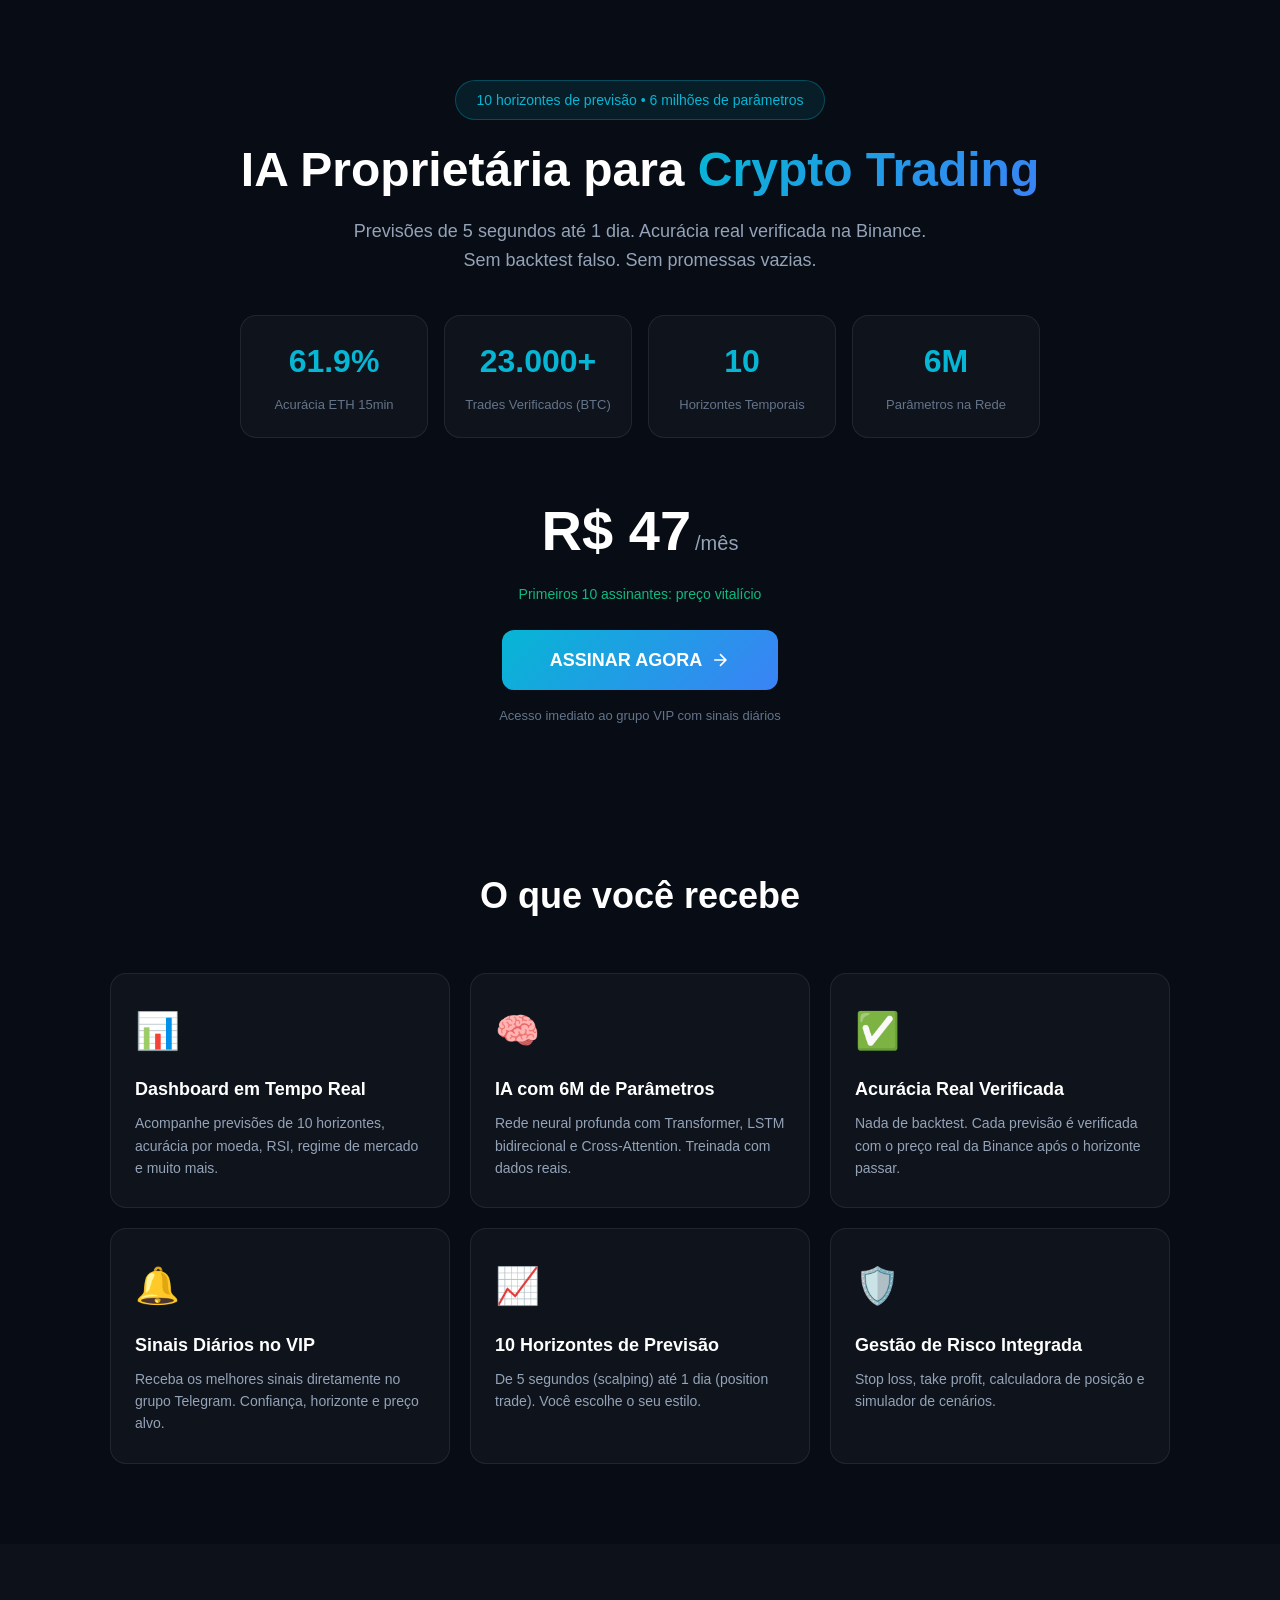
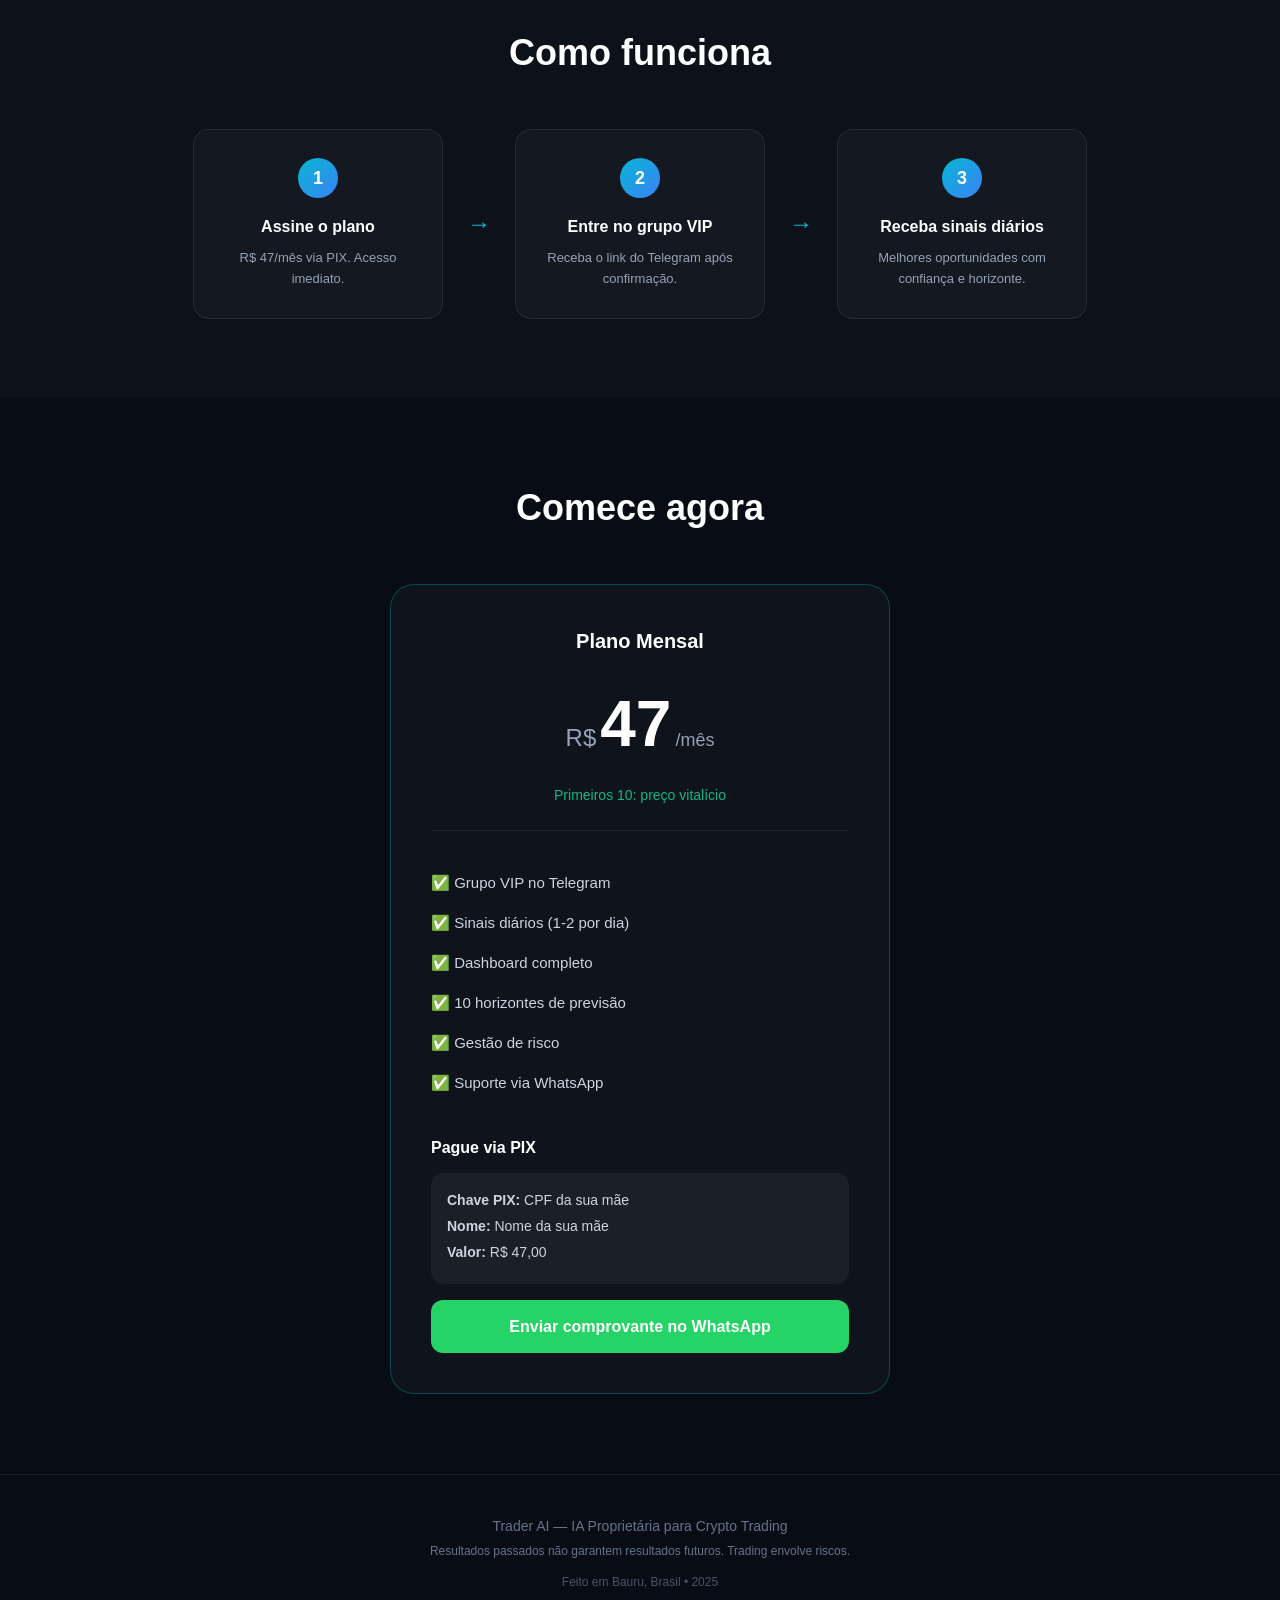
==== index.html @ 5c0bccca "Landing page" ====
<!DOCTYPE html>
<html lang="pt-BR">
<head>
    <meta charset="UTF-8">
    <meta name="viewport" content="width=device-width, initial-scale=1.0">
    <title>Trader AI — IA Proprietária para Crypto Trading</title>
    <link rel="stylesheet" href="style.css">
    <link rel="icon" href="data:image/svg+xml,<svg xmlns='http://www.w3.org/2000/svg' viewBox='0 0 100 100'><text y='.9em' font-size='90'>💀</text></svg>">
</head>
<body>
    <!-- Hero Section -->
    <header class="hero">
        <div class="container">
            <div class="hero-content">
                <div class="badge">10 horizontes de previsão • 6 milhões de parâmetros</div>
                <h1>IA Proprietária para <span class="gradient-text">Crypto Trading</span></h1>
                <p class="hero-subtitle">
                    Previsões de 5 segundos até 1 dia. Acurácia real verificada na Binance.
                    Sem backtest falso. Sem promessas vazias.
                </p>
                
                <!-- Métricas -->
                <div class="metrics">
                    <div class="metric">
                        <span class="metric-value">61.9%</span>
                        <span class="metric-label">Acurácia ETH 15min</span>
                    </div>
                    <div class="metric">
                        <span class="metric-value">23.000+</span>
                        <span class="metric-label">Trades Verificados (BTC)</span>
                    </div>
                    <div class="metric">
                        <span class="metric-value">10</span>
                        <span class="metric-label">Horizontes Temporais</span>
                    </div>
                    <div class="metric">
                        <span class="metric-value">6M</span>
                        <span class="metric-label">Parâmetros na Rede</span>
                    </div>
                </div>

                <!-- Preço -->
                <div class="price-section">
                    <div class="price-box">
                        <span class="price">R$ 47</span>
                        <span class="price-period">/mês</span>
                    </div>
                    <p class="price-sub">Primeiros 10 assinantes: preço vitalício</p>
                </div>

                <!-- CTA -->
                <a href="#pagar" class="cta-button">
                    ASSINAR AGORA
                    <svg width="20" height="20" viewBox="0 0 24 24" fill="none" stroke="currentColor" stroke-width="2">
                        <path d="M5 12h14M12 5l7 7-7 7"/>
                    </svg>
                </a>

                <p class="hero-note">Acesso imediato ao grupo VIP com sinais diários</p>
            </div>
        </div>
    </header>

    <!-- Features -->
    <section class="features">
        <div class="container">
            <h2>O que você recebe</h2>
            <div class="features-grid">
                <div class="feature-card">
                    <div class="feature-icon">📊</div>
                    <h3>Dashboard em Tempo Real</h3>
                    <p>Acompanhe previsões de 10 horizontes, acurácia por moeda, RSI, regime de mercado e muito mais.</p>
                </div>
                <div class="feature-card">
                    <div class="feature-icon">🧠</div>
                    <h3>IA com 6M de Parâmetros</h3>
                    <p>Rede neural profunda com Transformer, LSTM bidirecional e Cross-Attention. Treinada com dados reais.</p>
                </div>
                <div class="feature-card">
                    <div class="feature-icon">✅</div>
                    <h3>Acurácia Real Verificada</h3>
                    <p>Nada de backtest. Cada previsão é verificada com o preço real da Binance após o horizonte passar.</p>
                </div>
                <div class="feature-card">
                    <div class="feature-icon">🔔</div>
                    <h3>Sinais Diários no VIP</h3>
                    <p>Receba os melhores sinais diretamente no grupo Telegram. Confiança, horizonte e preço alvo.</p>
                </div>
                <div class="feature-card">
                    <div class="feature-icon">📈</div>
                    <h3>10 Horizontes de Previsão</h3>
                    <p>De 5 segundos (scalping) até 1 dia (position trade). Você escolhe o seu estilo.</p>
                </div>
                <div class="feature-card">
                    <div class="feature-icon">🛡️</div>
                    <h3>Gestão de Risco Integrada</h3>
                    <p>Stop loss, take profit, calculadora de posição e simulador de cenários.</p>
                </div>
            </div>
        </div>
    </section>

    <!-- Como Funciona -->
    <section class="how-it-works">
        <div class="container">
            <h2>Como funciona</h2>
            <div class="steps">
                <div class="step">
                    <div class="step-number">1</div>
                    <h3>Assine o plano</h3>
                    <p>R$ 47/mês via PIX. Acesso imediato.</p>
                </div>
                <div class="step-arrow">→</div>
                <div class="step">
                    <div class="step-number">2</div>
                    <h3>Entre no grupo VIP</h3>
                    <p>Receba o link do Telegram após confirmação.</p>
                </div>
                <div class="step-arrow">→</div>
                <div class="step">
                    <div class="step-number">3</div>
                    <h3>Receba sinais diários</h3>
                    <p>Melhores oportunidades com confiança e horizonte.</p>
                </div>
            </div>
        </div>
    </section>

    <!-- Preço -->
    <section class="pricing" id="pagar">
        <div class="container">
            <h2>Comece agora</h2>
            <div class="pricing-card">
                <div class="pricing-header">
                    <h3>Plano Mensal</h3>
                    <div class="pricing-price">
                        <span class="pricing-currency">R$</span>
                        <span class="pricing-value">47</span>
                        <span class="pricing-period">/mês</span>
                    </div>
                    <p class="pricing-note">Primeiros 10: preço vitalício</p>
                </div>
                <div class="pricing-features">
                    <ul>
                        <li>✅ Grupo VIP no Telegram</li>
                        <li>✅ Sinais diários (1-2 por dia)</li>
                        <li>✅ Dashboard completo</li>
                        <li>✅ 10 horizontes de previsão</li>
                        <li>✅ Gestão de risco</li>
                        <li>✅ Suporte via WhatsApp</li>
                    </ul>
                </div>
                <div class="pricing-payment">
                    <h4>Pague via PIX</h4>
                    <div class="pix-info">
                        <p><strong>Chave PIX:</strong> CPF da sua mãe</p>
                        <p><strong>Nome:</strong> Nome da sua mãe</p>
                        <p><strong>Valor:</strong> R$ 47,00</p>
                    </div>
                    <a href="https://wa.me/SEU-NUMERO" class="whatsapp-button" target="_blank">
                        Enviar comprovante no WhatsApp
                    </a>
                </div>
            </div>
        </div>
    </section>

    <!-- Footer -->
    <footer>
        <div class="container">
            <p>Trader AI — IA Proprietária para Crypto Trading</p>
            <p class="footer-note">Resultados passados não garantem resultados futuros. Trading envolve riscos.</p>
            <p class="footer-credit">Feito em Bauru, Brasil • 2025</p>
        </div>
    </footer>
</body>
</html>
---- style.css ----
/* ============================================ */
/* TRADER AI - LANDING PAGE                     */
/* ============================================ */

* {
    margin: 0;
    padding: 0;
    box-sizing: border-box;
}

body {
    font-family: -apple-system, BlinkMacSystemFont, 'Segoe UI', Roboto, sans-serif;
    background: #080c14;
    color: #e0e0e0;
    line-height: 1.6;
}

.container {
    max-width: 1100px;
    margin: 0 auto;
    padding: 0 20px;
}

/* ============================================ */
/* HERO                                         */
/* ============================================ */

.hero {
    padding: 80px 0 60px;
    text-align: center;
}

.hero-content {
    max-width: 800px;
    margin: 0 auto;
}

.badge {
    display: inline-block;
    padding: 8px 20px;
    background: rgba(6, 182, 212, 0.1);
    border: 1px solid rgba(6, 182, 212, 0.3);
    border-radius: 50px;
    font-size: 14px;
    color: #06b6d4;
    margin-bottom: 24px;
}

h1 {
    font-size: 48px;
    font-weight: 800;
    line-height: 1.1;
    margin-bottom: 20px;
    color: #ffffff;
}

.gradient-text {
    background: linear-gradient(135deg, #06b6d4, #3b82f6);
    -webkit-background-clip: text;
    -webkit-text-fill-color: transparent;
    background-clip: text;
}

.hero-subtitle {
    font-size: 18px;
    color: #94a3b8;
    max-width: 600px;
    margin: 0 auto 40px;
}

/* Métricas */
.metrics {
    display: grid;
    grid-template-columns: repeat(4, 1fr);
    gap: 16px;
    margin-bottom: 48px;
}

.metric {
    background: rgba(255, 255, 255, 0.03);
    border: 1px solid rgba(255, 255, 255, 0.08);
    border-radius: 16px;
    padding: 20px 16px;
    text-align: center;
}

.metric-value {
    display: block;
    font-size: 32px;
    font-weight: 800;
    color: #06b6d4;
    margin-bottom: 4px;
}

.metric-label {
    font-size: 13px;
    color: #64748b;
}

/* Preço */
.price-section {
    margin-bottom: 24px;
}

.price-box {
    display: inline-flex;
    align-items: baseline;
    gap: 4px;
}

.price {
    font-size: 56px;
    font-weight: 800;
    color: #ffffff;
}

.price-period {
    font-size: 20px;
    color: #94a3b8;
}

.price-sub {
    font-size: 14px;
    color: #10b981;
    margin-top: 8px;
}

/* CTA Button */
.cta-button {
    display: inline-flex;
    align-items: center;
    gap: 8px;
    padding: 16px 48px;
    background: linear-gradient(135deg, #06b6d4, #3b82f6);
    color: #ffffff;
    text-decoration: none;
    border-radius: 12px;
    font-size: 18px;
    font-weight: 700;
    transition: transform 0.2s, box-shadow 0.2s;
}

.cta-button:hover {
    transform: translateY(-2px);
    box-shadow: 0 8px 32px rgba(6, 182, 212, 0.3);
}

.hero-note {
    font-size: 13px;
    color: #64748b;
    margin-top: 16px;
}

/* ============================================ */
/* FEATURES                                     */
/* ============================================ */

.features {
    padding: 80px 0;
}

.features h2 {
    text-align: center;
    font-size: 36px;
    margin-bottom: 48px;
    color: #ffffff;
}

.features-grid {
    display: grid;
    grid-template-columns: repeat(3, 1fr);
    gap: 20px;
}

.feature-card {
    background: rgba(255, 255, 255, 0.03);
    border: 1px solid rgba(255, 255, 255, 0.08);
    border-radius: 16px;
    padding: 28px 24px;
    transition: border-color 0.3s;
}

.feature-card:hover {
    border-color: rgba(6, 182, 212, 0.3);
}

.feature-icon {
    font-size: 36px;
    margin-bottom: 16px;
}

.feature-card h3 {
    font-size: 18px;
    color: #ffffff;
    margin-bottom: 8px;
}

.feature-card p {
    font-size: 14px;
    color: #94a3b8;
}

/* ============================================ */
/* HOW IT WORKS                                 */
/* ============================================ */

.how-it-works {
    padding: 80px 0;
    background: rgba(255, 255, 255, 0.02);
}

.how-it-works h2 {
    text-align: center;
    font-size: 36px;
    margin-bottom: 48px;
    color: #ffffff;
}

.steps {
    display: flex;
    align-items: center;
    justify-content: center;
    gap: 24px;
}

.step {
    background: rgba(255, 255, 255, 0.03);
    border: 1px solid rgba(255, 255, 255, 0.08);
    border-radius: 16px;
    padding: 28px 24px;
    text-align: center;
    flex: 1;
    max-width: 250px;
}

.step-number {
    width: 40px;
    height: 40px;
    background: linear-gradient(135deg, #06b6d4, #3b82f6);
    border-radius: 50%;
    display: flex;
    align-items: center;
    justify-content: center;
    font-size: 18px;
    font-weight: 700;
    color: #ffffff;
    margin: 0 auto 16px;
}

.step h3 {
    font-size: 16px;
    color: #ffffff;
    margin-bottom: 8px;
}

.step p {
    font-size: 13px;
    color: #94a3b8;
}

.step-arrow {
    font-size: 24px;
    color: #06b6d4;
    font-weight: 700;
}

/* ============================================ */
/* PRICING                                      */
/* ============================================ */

.pricing {
    padding: 80px 0;
}

.pricing h2 {
    text-align: center;
    font-size: 36px;
    margin-bottom: 48px;
    color: #ffffff;
}

.pricing-card {
    max-width: 500px;
    margin: 0 auto;
    background: rgba(255, 255, 255, 0.03);
    border: 1px solid rgba(6, 182, 212, 0.3);
    border-radius: 24px;
    padding: 40px;
}

.pricing-header {
    text-align: center;
    margin-bottom: 32px;
    padding-bottom: 24px;
    border-bottom: 1px solid rgba(255, 255, 255, 0.08);
}

.pricing-header h3 {
    font-size: 20px;
    color: #ffffff;
    margin-bottom: 16px;
}

.pricing-price {
    display: flex;
    align-items: baseline;
    justify-content: center;
    gap: 4px;
}

.pricing-currency {
    font-size: 24px;
    color: #94a3b8;
}

.pricing-value {
    font-size: 64px;
    font-weight: 800;
    color: #ffffff;
}

.pricing-period {
    font-size: 18px;
    color: #94a3b8;
}

.pricing-note {
    font-size: 14px;
    color: #10b981;
    margin-top: 8px;
}

.pricing-features ul {
    list-style: none;
    margin-bottom: 32px;
}

.pricing-features li {
    padding: 8px 0;
    font-size: 15px;
    color: #cbd5e1;
}

.pricing-payment h4 {
    font-size: 16px;
    color: #ffffff;
    margin-bottom: 12px;
}

.pix-info {
    background: rgba(255, 255, 255, 0.05);
    border-radius: 12px;
    padding: 16px;
    margin-bottom: 16px;
}

.pix-info p {
    font-size: 14px;
    color: #cbd5e1;
    margin-bottom: 4px;
}

.whatsapp-button {
    display: block;
    text-align: center;
    padding: 14px;
    background: #25D366;
    color: #ffffff;
    text-decoration: none;
    border-radius: 12px;
    font-size: 16px;
    font-weight: 600;
    transition: background 0.2s;
}

.whatsapp-button:hover {
    background: #20bd5a;
}

/* ============================================ */
/* FOOTER                                       */
/* ============================================ */

footer {
    padding: 40px 0;
    text-align: center;
    border-top: 1px solid rgba(255, 255, 255, 0.08);
}

footer p {
    font-size: 14px;
    color: #64748b;
    margin-bottom: 4px;
}

.footer-note {
    font-size: 12px;
}

.footer-credit {
    font-size: 12px;
    margin-top: 12px;
    color: #475569;
}

/* ============================================ */
/* RESPONSIVE                                   */
/* ============================================ */

@media (max-width: 768px) {
    h1 {
        font-size: 32px;
    }
    
    .metrics {
        grid-template-columns: repeat(2, 1fr);
    }
    
    .features-grid {
        grid-template-columns: 1fr;
    }
    
    .steps {
        flex-direction: column;
    }
    
    .step {
        max-width: 100%;
    }
    
    .step-arrow {
        transform: rotate(90deg);
    }
    
    .pricing-card {
        padding: 24px;
    }
    
    .pricing-value {
        font-size: 48px;
    }
}
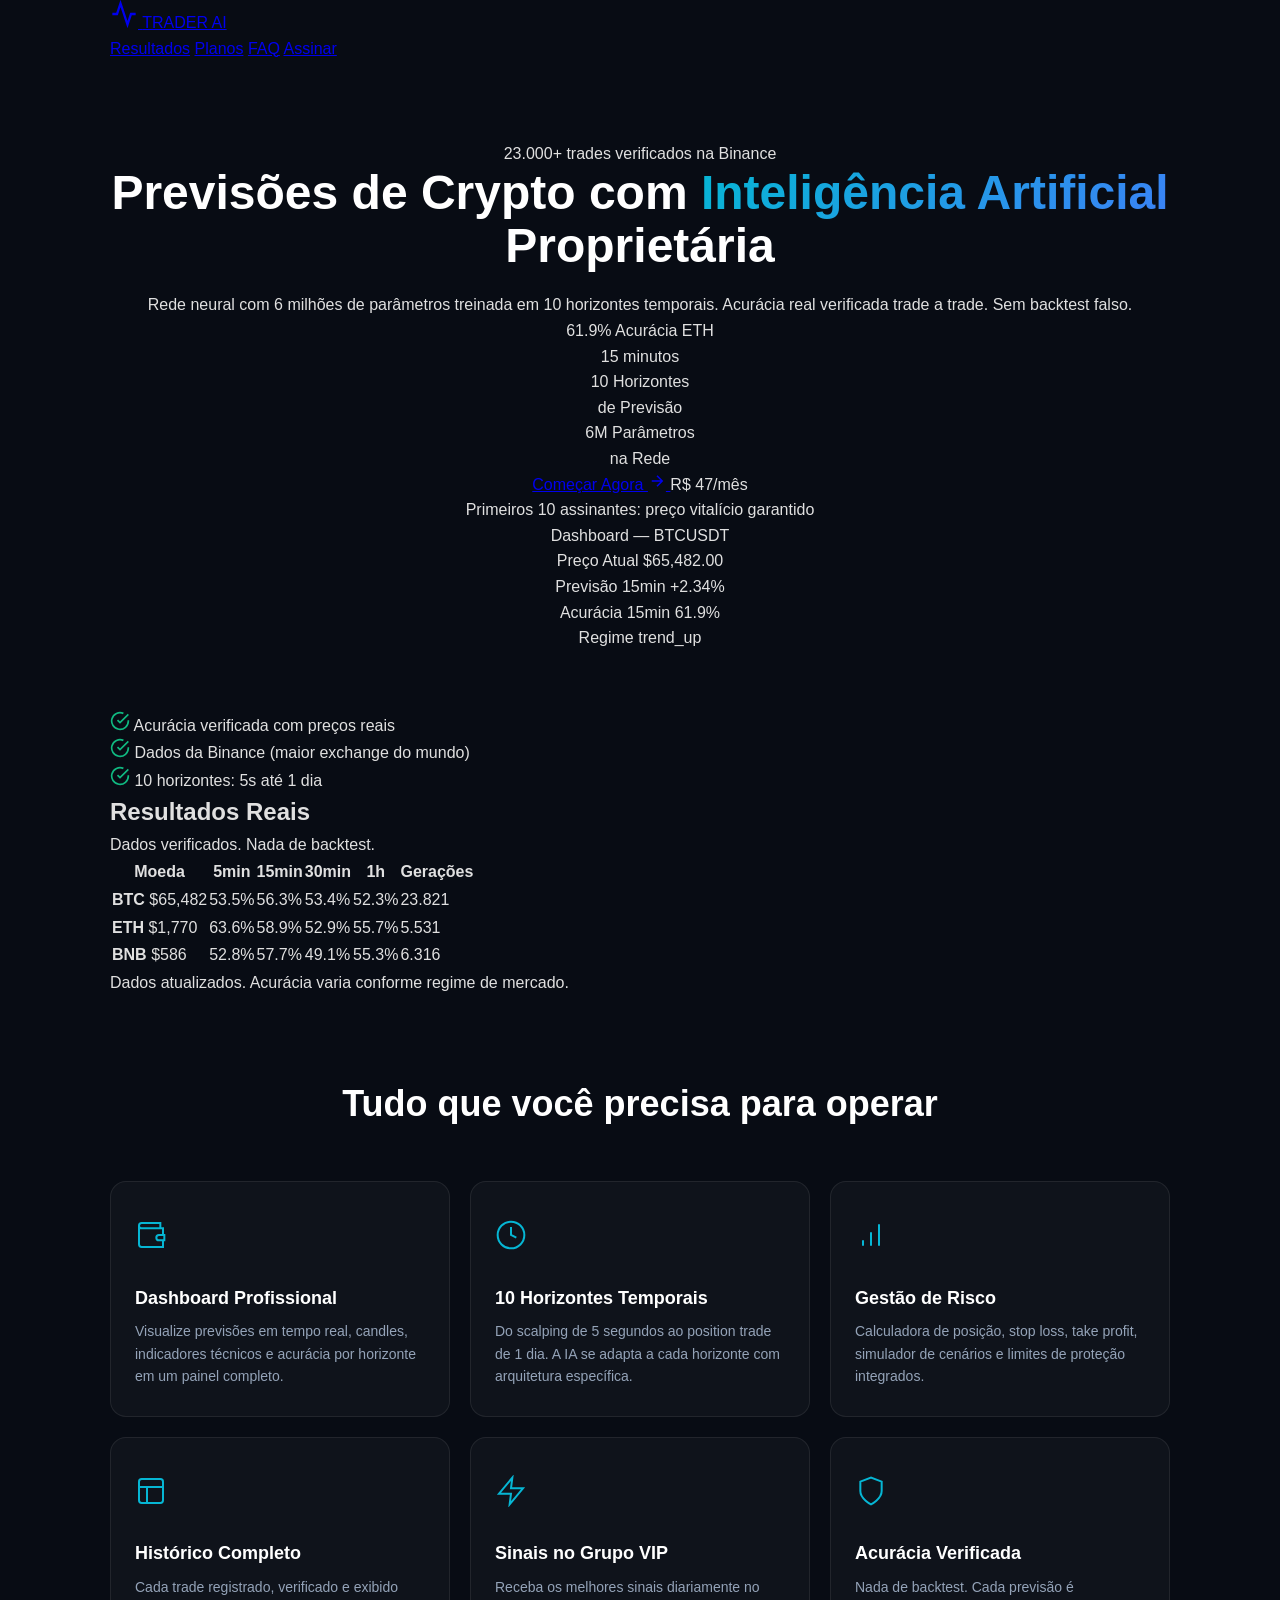
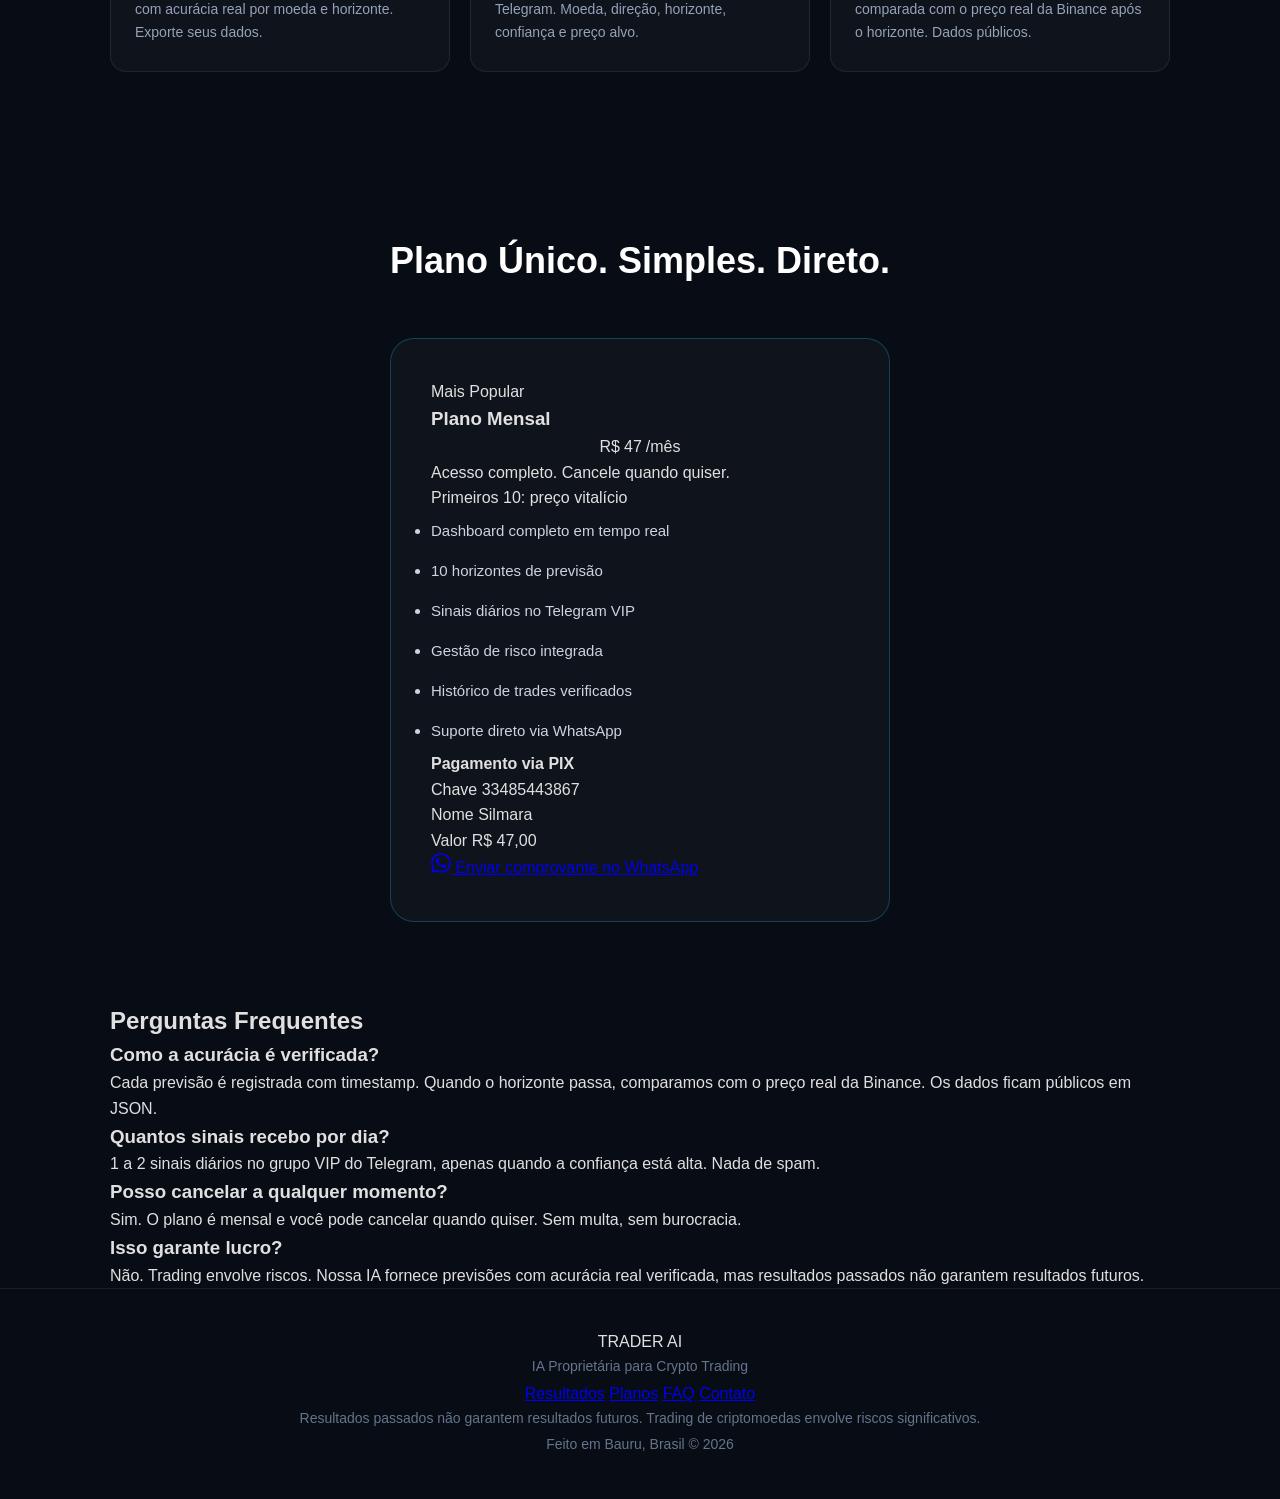
==== commit 970af147: "Landing page finalizada - dados de pagamento" ====
--- a/index.html
+++ b/index.html
@@ -3,161 +3,282 @@
 <head>
     <meta charset="UTF-8">
     <meta name="viewport" content="width=device-width, initial-scale=1.0">
-    <title>Trader AI — IA Proprietária para Crypto Trading</title>
+    <title>Trader AI — Previsões de Crypto com IA Proprietária | 61.9% Acurácia Real</title>
+    <meta name="description" content="IA com 6 milhões de parâmetros prevê criptomoedas em 10 horizontes temporais. Acurácia real verificada na Binance. Dashboard profissional. Sinais diários.">
     <link rel="stylesheet" href="style.css">
-    <link rel="icon" href="data:image/svg+xml,<svg xmlns='http://www.w3.org/2000/svg' viewBox='0 0 100 100'><text y='.9em' font-size='90'>💀</text></svg>">
+    <link rel="icon" href="data:image/svg+xml,<svg xmlns='http://www.w3.org/2000/svg' viewBox='0 0 100 100'><text y='.9em' font-size='90'>📊</text></svg>">
 </head>
 <body>
-    <!-- Hero Section -->
-    <header class="hero">
-        <div class="container">
-            <div class="hero-content">
-                <div class="badge">10 horizontes de previsão • 6 milhões de parâmetros</div>
-                <h1>IA Proprietária para <span class="gradient-text">Crypto Trading</span></h1>
-                <p class="hero-subtitle">
-                    Previsões de 5 segundos até 1 dia. Acurácia real verificada na Binance.
-                    Sem backtest falso. Sem promessas vazias.
-                </p>
-                
-                <!-- Métricas -->
-                <div class="metrics">
-                    <div class="metric">
-                        <span class="metric-value">61.9%</span>
-                        <span class="metric-label">Acurácia ETH 15min</span>
-                    </div>
-                    <div class="metric">
-                        <span class="metric-value">23.000+</span>
-                        <span class="metric-label">Trades Verificados (BTC)</span>
-                    </div>
-                    <div class="metric">
-                        <span class="metric-value">10</span>
-                        <span class="metric-label">Horizontes Temporais</span>
-                    </div>
-                    <div class="metric">
-                        <span class="metric-value">6M</span>
-                        <span class="metric-label">Parâmetros na Rede</span>
-                    </div>
-                </div>
-
-                <!-- Preço -->
-                <div class="price-section">
-                    <div class="price-box">
-                        <span class="price">R$ 47</span>
-                        <span class="price-period">/mês</span>
-                    </div>
-                    <p class="price-sub">Primeiros 10 assinantes: preço vitalício</p>
-                </div>
-
-                <!-- CTA -->
-                <a href="#pagar" class="cta-button">
-                    ASSINAR AGORA
-                    <svg width="20" height="20" viewBox="0 0 24 24" fill="none" stroke="currentColor" stroke-width="2">
-                        <path d="M5 12h14M12 5l7 7-7 7"/>
-                    </svg>
-                </a>
-
-                <p class="hero-note">Acesso imediato ao grupo VIP com sinais diários</p>
-            </div>
-        </div>
-    </header>
+    <!-- Navbar -->
+    <nav class="navbar">
+        <div class="container nav-content">
+            <a href="#" class="logo">
+                <svg width="28" height="28" viewBox="0 0 24 24" fill="none" stroke="currentColor" stroke-width="2"><polyline points="22 12 18 12 15 21 9 3 6 12 2 12"/></svg>
+                <span>TRADER AI</span>
+            </a>
+            <div class="nav-links">
+                <a href="#resultados">Resultados</a>
+                <a href="#planos">Planos</a>
+                <a href="#faq">FAQ</a>
+                <a href="#pagar" class="nav-cta">Assinar</a>
+            </div>
+        </div>
+    </nav>
+
+    <!-- Hero -->
+    <section class="hero">
+        <div class="container">
+            <div class="hero-grid">
+                <div class="hero-text">
+                    <div class="hero-badge">
+                        <span class="pulse"></span>
+                        23.000+ trades verificados na Binance
+                    </div>
+                    <h1>
+                        Previsões de Crypto com
+                        <span class="gradient-text">Inteligência Artificial</span>
+                        Proprietária
+                    </h1>
+                    <p class="hero-desc">
+                        Rede neural com 6 milhões de parâmetros treinada em 10 horizontes temporais.
+                        Acurácia real verificada trade a trade. Sem backtest falso.
+                    </p>
+                    
+                    <!-- Métricas -->
+                    <div class="hero-metrics">
+                        <div class="hero-metric">
+                            <span class="hero-metric-value">61.9<span class="unit">%</span></span>
+                            <span class="hero-metric-label">Acurácia ETH<br>15 minutos</span>
+                        </div>
+                        <div class="hero-metric-divider"></div>
+                        <div class="hero-metric">
+                            <span class="hero-metric-value">10</span>
+                            <span class="hero-metric-label">Horizontes<br>de Previsão</span>
+                        </div>
+                        <div class="hero-metric-divider"></div>
+                        <div class="hero-metric">
+                            <span class="hero-metric-value">6M</span>
+                            <span class="hero-metric-label">Parâmetros<br>na Rede</span>
+                        </div>
+                    </div>
+
+                    <!-- CTA -->
+                    <div class="hero-cta">
+                        <a href="#pagar" class="btn-primary">
+                            Começar Agora
+                            <svg width="18" height="18" viewBox="0 0 24 24" fill="none" stroke="currentColor" stroke-width="2"><path d="M5 12h14M12 5l7 7-7 7"/></svg>
+                        </a>
+                        <span class="hero-price">R$ 47/mês</span>
+                    </div>
+                    <p class="hero-guarantee">Primeiros 10 assinantes: preço vitalício garantido</p>
+                </div>
+
+                <!-- Dashboard Preview -->
+                <div class="hero-preview">
+                    <div class="preview-card">
+                        <div class="preview-header">
+                            <div class="preview-dots">
+                                <span></span><span></span><span></span>
+                            </div>
+                            <span class="preview-title">Dashboard — BTCUSDT</span>
+                        </div>
+                        <div class="preview-body">
+                            <div class="preview-row">
+                                <span>Preço Atual</span>
+                                <span class="preview-value up">$65,482.00</span>
+                            </div>
+                            <div class="preview-row">
+                                <span>Previsão 15min</span>
+                                <span class="preview-value up">+2.34%</span>
+                            </div>
+                            <div class="preview-row">
+                                <span>Acurácia 15min</span>
+                                <span class="preview-value">61.9%</span>
+                            </div>
+                            <div class="preview-row">
+                                <span>Regime</span>
+                                <span class="preview-badge">trend_up</span>
+                            </div>
+                            <div class="preview-chart">
+                                <div class="chart-bars">
+                                    <span style="height:60%"></span><span style="height:80%"></span>
+                                    <span style="height:45%"></span><span style="height:90%"></span>
+                                    <span style="height:70%"></span><span style="height:55%"></span>
+                                    <span style="height:85%"></span><span style="height:95%"></span>
+                                </div>
+                            </div>
+                        </div>
+                    </div>
+                </div>
+            </div>
+        </div>
+    </section>
+
+    <!-- Trust Bar -->
+    <section class="trust-bar">
+        <div class="container">
+            <div class="trust-items">
+                <div class="trust-item">
+                    <svg width="20" height="20" viewBox="0 0 24 24" fill="none" stroke="#10b981" stroke-width="2"><path d="M22 11.08V12a10 10 0 1 1-5.93-9.14"/><polyline points="22 4 12 14.01 9 11.01"/></svg>
+                    <span>Acurácia verificada com preços reais</span>
+                </div>
+                <div class="trust-item">
+                    <svg width="20" height="20" viewBox="0 0 24 24" fill="none" stroke="#10b981" stroke-width="2"><path d="M22 11.08V12a10 10 0 1 1-5.93-9.14"/><polyline points="22 4 12 14.01 9 11.01"/></svg>
+                    <span>Dados da Binance (maior exchange do mundo)</span>
+                </div>
+                <div class="trust-item">
+                    <svg width="20" height="20" viewBox="0 0 24 24" fill="none" stroke="#10b981" stroke-width="2"><path d="M22 11.08V12a10 10 0 1 1-5.93-9.14"/><polyline points="22 4 12 14.01 9 11.01"/></svg>
+                    <span>10 horizontes: 5s até 1 dia</span>
+                </div>
+            </div>
+        </div>
+    </section>
+
+    <!-- Resultados Reais -->
+    <section class="results" id="resultados">
+        <div class="container">
+            <h2>Resultados Reais</h2>
+            <p class="section-sub">Dados verificados. Nada de backtest.</p>
+            
+            <div class="results-table-wrapper">
+                <table class="results-table">
+                    <thead>
+                        <tr>
+                            <th>Moeda</th>
+                            <th>5min</th>
+                            <th>15min</th>
+                            <th>30min</th>
+                            <th>1h</th>
+                            <th>Gerações</th>
+                        </tr>
+                    </thead>
+                    <tbody>
+                        <tr class="highlight-row">
+                            <td><strong>BTC</strong> <span class="price-small">$65,482</span></td>
+                            <td class="up">53.5%</td>
+                            <td class="up">56.3%</td>
+                            <td class="up">53.4%</td>
+                            <td class="up">52.3%</td>
+                            <td>23.821</td>
+                        </tr>
+                        <tr>
+                            <td><strong>ETH</strong> <span class="price-small">$1,770</span></td>
+                            <td class="up">63.6%</td>
+                            <td class="up">58.9%</td>
+                            <td class="up">52.9%</td>
+                            <td class="up">55.7%</td>
+                            <td>5.531</td>
+                        </tr>
+                        <tr>
+                            <td><strong>BNB</strong> <span class="price-small">$586</span></td>
+                            <td class="up">52.8%</td>
+                            <td class="up">57.7%</td>
+                            <td class="up">49.1%</td>
+                            <td class="up">55.3%</td>
+                            <td>6.316</td>
+                        </tr>
+                    </tbody>
+                </table>
+            </div>
+            <p class="results-note">Dados atualizados. Acurácia varia conforme regime de mercado.</p>
+        </div>
+    </section>
 
     <!-- Features -->
     <section class="features">
         <div class="container">
-            <h2>O que você recebe</h2>
+            <h2>Tudo que você precisa para operar</h2>
             <div class="features-grid">
                 <div class="feature-card">
-                    <div class="feature-icon">📊</div>
-                    <h3>Dashboard em Tempo Real</h3>
-                    <p>Acompanhe previsões de 10 horizontes, acurácia por moeda, RSI, regime de mercado e muito mais.</p>
-                </div>
-                <div class="feature-card">
-                    <div class="feature-icon">🧠</div>
-                    <h3>IA com 6M de Parâmetros</h3>
-                    <p>Rede neural profunda com Transformer, LSTM bidirecional e Cross-Attention. Treinada com dados reais.</p>
-                </div>
-                <div class="feature-card">
-                    <div class="feature-icon">✅</div>
-                    <h3>Acurácia Real Verificada</h3>
-                    <p>Nada de backtest. Cada previsão é verificada com o preço real da Binance após o horizonte passar.</p>
-                </div>
-                <div class="feature-card">
-                    <div class="feature-icon">🔔</div>
-                    <h3>Sinais Diários no VIP</h3>
-                    <p>Receba os melhores sinais diretamente no grupo Telegram. Confiança, horizonte e preço alvo.</p>
-                </div>
-                <div class="feature-card">
-                    <div class="feature-icon">📈</div>
-                    <h3>10 Horizontes de Previsão</h3>
-                    <p>De 5 segundos (scalping) até 1 dia (position trade). Você escolhe o seu estilo.</p>
-                </div>
-                <div class="feature-card">
-                    <div class="feature-icon">🛡️</div>
-                    <h3>Gestão de Risco Integrada</h3>
-                    <p>Stop loss, take profit, calculadora de posição e simulador de cenários.</p>
-                </div>
-            </div>
-        </div>
-    </section>
-
-    <!-- Como Funciona -->
-    <section class="how-it-works">
-        <div class="container">
-            <h2>Como funciona</h2>
-            <div class="steps">
-                <div class="step">
-                    <div class="step-number">1</div>
-                    <h3>Assine o plano</h3>
-                    <p>R$ 47/mês via PIX. Acesso imediato.</p>
-                </div>
-                <div class="step-arrow">→</div>
-                <div class="step">
-                    <div class="step-number">2</div>
-                    <h3>Entre no grupo VIP</h3>
-                    <p>Receba o link do Telegram após confirmação.</p>
-                </div>
-                <div class="step-arrow">→</div>
-                <div class="step">
-                    <div class="step-number">3</div>
-                    <h3>Receba sinais diários</h3>
-                    <p>Melhores oportunidades com confiança e horizonte.</p>
-                </div>
-            </div>
-        </div>
-    </section>
-
-    <!-- Preço -->
-    <section class="pricing" id="pagar">
-        <div class="container">
-            <h2>Comece agora</h2>
-            <div class="pricing-card">
-                <div class="pricing-header">
-                    <h3>Plano Mensal</h3>
-                    <div class="pricing-price">
-                        <span class="pricing-currency">R$</span>
-                        <span class="pricing-value">47</span>
-                        <span class="pricing-period">/mês</span>
-                    </div>
-                    <p class="pricing-note">Primeiros 10: preço vitalício</p>
-                </div>
-                <div class="pricing-features">
-                    <ul>
-                        <li>✅ Grupo VIP no Telegram</li>
-                        <li>✅ Sinais diários (1-2 por dia)</li>
-                        <li>✅ Dashboard completo</li>
-                        <li>✅ 10 horizontes de previsão</li>
-                        <li>✅ Gestão de risco</li>
-                        <li>✅ Suporte via WhatsApp</li>
-                    </ul>
-                </div>
-                <div class="pricing-payment">
-                    <h4>Pague via PIX</h4>
-                    <div class="pix-info">
-                        <p><strong>Chave PIX:</strong> CPF da sua mãe</p>
-                        <p><strong>Nome:</strong> Nome da sua mãe</p>
-                        <p><strong>Valor:</strong> R$ 47,00</p>
-                    </div>
-                    <a href="https://wa.me/SEU-NUMERO" class="whatsapp-button" target="_blank">
+                    <div class="feature-icon">
+                        <svg width="32" height="32" viewBox="0 0 24 24" fill="none" stroke="#06b6d4" stroke-width="1.5"><path d="M21 12V7H5a2 2 0 0 1 0-4h14v4"/><path d="M3 5v14a2 2 0 0 0 2 2h16v-5"/><path d="M18 12a2 2 0 0 0 0 4h4v-4Z"/></svg>
+                    </div>
+                    <h3>Dashboard Profissional</h3>
+                    <p>Visualize previsões em tempo real, candles, indicadores técnicos e acurácia por horizonte em um painel completo.</p>
+                </div>
+                <div class="feature-card">
+                    <div class="feature-icon">
+                        <svg width="32" height="32" viewBox="0 0 24 24" fill="none" stroke="#06b6d4" stroke-width="1.5"><circle cx="12" cy="12" r="10"/><path d="M12 6v6l4 2"/></svg>
+                    </div>
+                    <h3>10 Horizontes Temporais</h3>
+                    <p>Do scalping de 5 segundos ao position trade de 1 dia. A IA se adapta a cada horizonte com arquitetura específica.</p>
+                </div>
+                <div class="feature-card">
+                    <div class="feature-icon">
+                        <svg width="32" height="32" viewBox="0 0 24 24" fill="none" stroke="#06b6d4" stroke-width="1.5"><path d="M12 20V10"/><path d="M18 20V4"/><path d="M6 20v-4"/></svg>
+                    </div>
+                    <h3>Gestão de Risco</h3>
+                    <p>Calculadora de posição, stop loss, take profit, simulador de cenários e limites de proteção integrados.</p>
+                </div>
+                <div class="feature-card">
+                    <div class="feature-icon">
+                        <svg width="32" height="32" viewBox="0 0 24 24" fill="none" stroke="#06b6d4" stroke-width="1.5"><rect x="3" y="3" width="18" height="18" rx="2" ry="2"/><line x1="3" y1="9" x2="21" y2="9"/><line x1="9" y1="21" x2="9" y2="9"/></svg>
+                    </div>
+                    <h3>Histórico Completo</h3>
+                    <p>Cada trade registrado, verificado e exibido com acurácia real por moeda e horizonte. Exporte seus dados.</p>
+                </div>
+                <div class="feature-card">
+                    <div class="feature-icon">
+                        <svg width="32" height="32" viewBox="0 0 24 24" fill="none" stroke="#06b6d4" stroke-width="1.5"><path d="M13 2L3 14h9l-1 8 10-12h-9l1-8z"/></svg>
+                    </div>
+                    <h3>Sinais no Grupo VIP</h3>
+                    <p>Receba os melhores sinais diariamente no Telegram. Moeda, direção, horizonte, confiança e preço alvo.</p>
+                </div>
+                <div class="feature-card">
+                    <div class="feature-icon">
+                        <svg width="32" height="32" viewBox="0 0 24 24" fill="none" stroke="#06b6d4" stroke-width="1.5"><path d="M12 22s8-4 8-10V5l-8-3-8 3v7c0 6 8 10 8 10z"/></svg>
+                    </div>
+                    <h3>Acurácia Verificada</h3>
+                    <p>Nada de backtest. Cada previsão é comparada com o preço real da Binance após o horizonte. Dados públicos.</p>
+                </div>
+            </div>
+        </div>
+    </section>
+
+    <!-- Planos -->
+    <section class="pricing" id="planos">
+        <div class="container">
+            <h2>Plano Único. Simples. Direto.</h2>
+            
+            <div class="pricing-card" id="pagar">
+                <div class="pricing-badge">Mais Popular</div>
+                <h3>Plano Mensal</h3>
+                <div class="pricing-price">
+                    <span class="price-symbol">R$</span>
+                    <span class="price-amount">47</span>
+                    <span class="price-month">/mês</span>
+                </div>
+                <p class="pricing-desc">Acesso completo. Cancele quando quiser.</p>
+                <p class="pricing-lifetime">Primeiros 10: preço vitalício</p>
+                
+                <ul class="pricing-features">
+                    <li>Dashboard completo em tempo real</li>
+                    <li>10 horizontes de previsão</li>
+                    <li>Sinais diários no Telegram VIP</li>
+                    <li>Gestão de risco integrada</li>
+                    <li>Histórico de trades verificados</li>
+                    <li>Suporte direto via WhatsApp</li>
+                </ul>
+
+                <div class="payment-section">
+                    <h4>Pagamento via PIX</h4>
+                    <div class="pix-box">
+                        <div class="pix-row">
+                            <span class="pix-label">Chave</span>
+                            <span class="pix-value">33485443867</span>
+                        </div>
+                        <div class="pix-row">
+                            <span class="pix-label">Nome</span>
+                            <span class="pix-value">Silmara</span>
+                        </div>
+                        <div class="pix-row">
+                            <span class="pix-label">Valor</span>
+                            <span class="pix-value">R$ 47,00</span>
+                        </div>
+                    </div>
+                    
+                    <a href="https://wa.me/14991840826" class="btn-whatsapp" target="_blank">
+                        <svg width="20" height="20" viewBox="0 0 24 24" fill="currentColor"><path d="M17.472 14.382c-.297-.149-1.758-.867-2.03-.967-.273-.099-.471-.148-.67.15-.197.297-.767.966-.94 1.164-.173.199-.347.223-.644.075-.297-.15-1.255-.463-2.39-1.475-.883-.788-1.48-1.761-1.653-2.059-.173-.297-.018-.458.13-.606.134-.133.298-.347.446-.52.149-.174.198-.298.298-.497.099-.198.05-.371-.025-.52-.075-.149-.669-1.612-.916-2.207-.242-.579-.487-.5-.669-.51-.173-.008-.371-.01-.57-.01-.198 0-.52.074-.792.372-.272.297-1.04 1.016-1.04 2.479 0 1.462 1.065 2.875 1.213 3.074.149.198 2.096 3.2 5.077 4.487.709.306 1.262.489 1.694.625.712.227 1.36.195 1.871.118.571-.085 1.758-.719 2.006-1.413.248-.694.248-1.289.173-1.413-.074-.124-.272-.198-.57-.347m-5.421 7.403h-.004a9.87 9.87 0 0 1-5.031-1.378l-.361-.214-3.741.982.998-3.648-.235-.374a9.86 9.86 0 0 1-1.51-5.26c.001-5.45 4.436-9.884 9.888-9.884 2.64 0 5.122 1.03 6.988 2.898a9.825 9.825 0 0 1 2.893 6.994c-.003 5.45-4.437 9.884-9.885 9.884m8.413-18.297A11.815 11.815 0 0 0 12.05 0C5.495 0 .16 5.335.157 11.892c0 2.096.547 4.142 1.588 5.945L.057 24l6.305-1.654a11.882 11.882 0 0 0 5.683 1.448h.005c6.554 0 11.89-5.335 11.893-11.893a11.821 11.821 0 0 0-3.48-8.413Z"/></svg>
                         Enviar comprovante no WhatsApp
                     </a>
                 </div>
@@ -165,12 +286,50 @@
         </div>
     </section>
 
+    <!-- FAQ -->
+    <section class="faq" id="faq">
+        <div class="container">
+            <h2>Perguntas Frequentes</h2>
+            <div class="faq-grid">
+                <div class="faq-card">
+                    <h3>Como a acurácia é verificada?</h3>
+                    <p>Cada previsão é registrada com timestamp. Quando o horizonte passa, comparamos com o preço real da Binance. Os dados ficam públicos em JSON.</p>
+                </div>
+                <div class="faq-card">
+                    <h3>Quantos sinais recebo por dia?</h3>
+                    <p>1 a 2 sinais diários no grupo VIP do Telegram, apenas quando a confiança está alta. Nada de spam.</p>
+                </div>
+                <div class="faq-card">
+                    <h3>Posso cancelar a qualquer momento?</h3>
+                    <p>Sim. O plano é mensal e você pode cancelar quando quiser. Sem multa, sem burocracia.</p>
+                </div>
+                <div class="faq-card">
+                    <h3>Isso garante lucro?</h3>
+                    <p>Não. Trading envolve riscos. Nossa IA fornece previsões com acurácia real verificada, mas resultados passados não garantem resultados futuros.</p>
+                </div>
+            </div>
+        </div>
+    </section>
+
     <!-- Footer -->
     <footer>
         <div class="container">
-            <p>Trader AI — IA Proprietária para Crypto Trading</p>
-            <p class="footer-note">Resultados passados não garantem resultados futuros. Trading envolve riscos.</p>
-            <p class="footer-credit">Feito em Bauru, Brasil • 2025</p>
+            <div class="footer-content">
+                <div class="footer-brand">
+                    <span class="logo-text">TRADER AI</span>
+                    <p>IA Proprietária para Crypto Trading</p>
+                </div>
+                <div class="footer-links">
+                    <a href="#resultados">Resultados</a>
+                    <a href="#planos">Planos</a>
+                    <a href="#faq">FAQ</a>
+                    <a href="https://wa.me/14991840826">Contato</a>
+                </div>
+            </div>
+            <div class="footer-bottom">
+                <p>Resultados passados não garantem resultados futuros. Trading de criptomoedas envolve riscos significativos.</p>
+                <p class="footer-copy">Feito em Bauru, Brasil &copy; 2026</p>
+            </div>
         </div>
     </footer>
 </body>
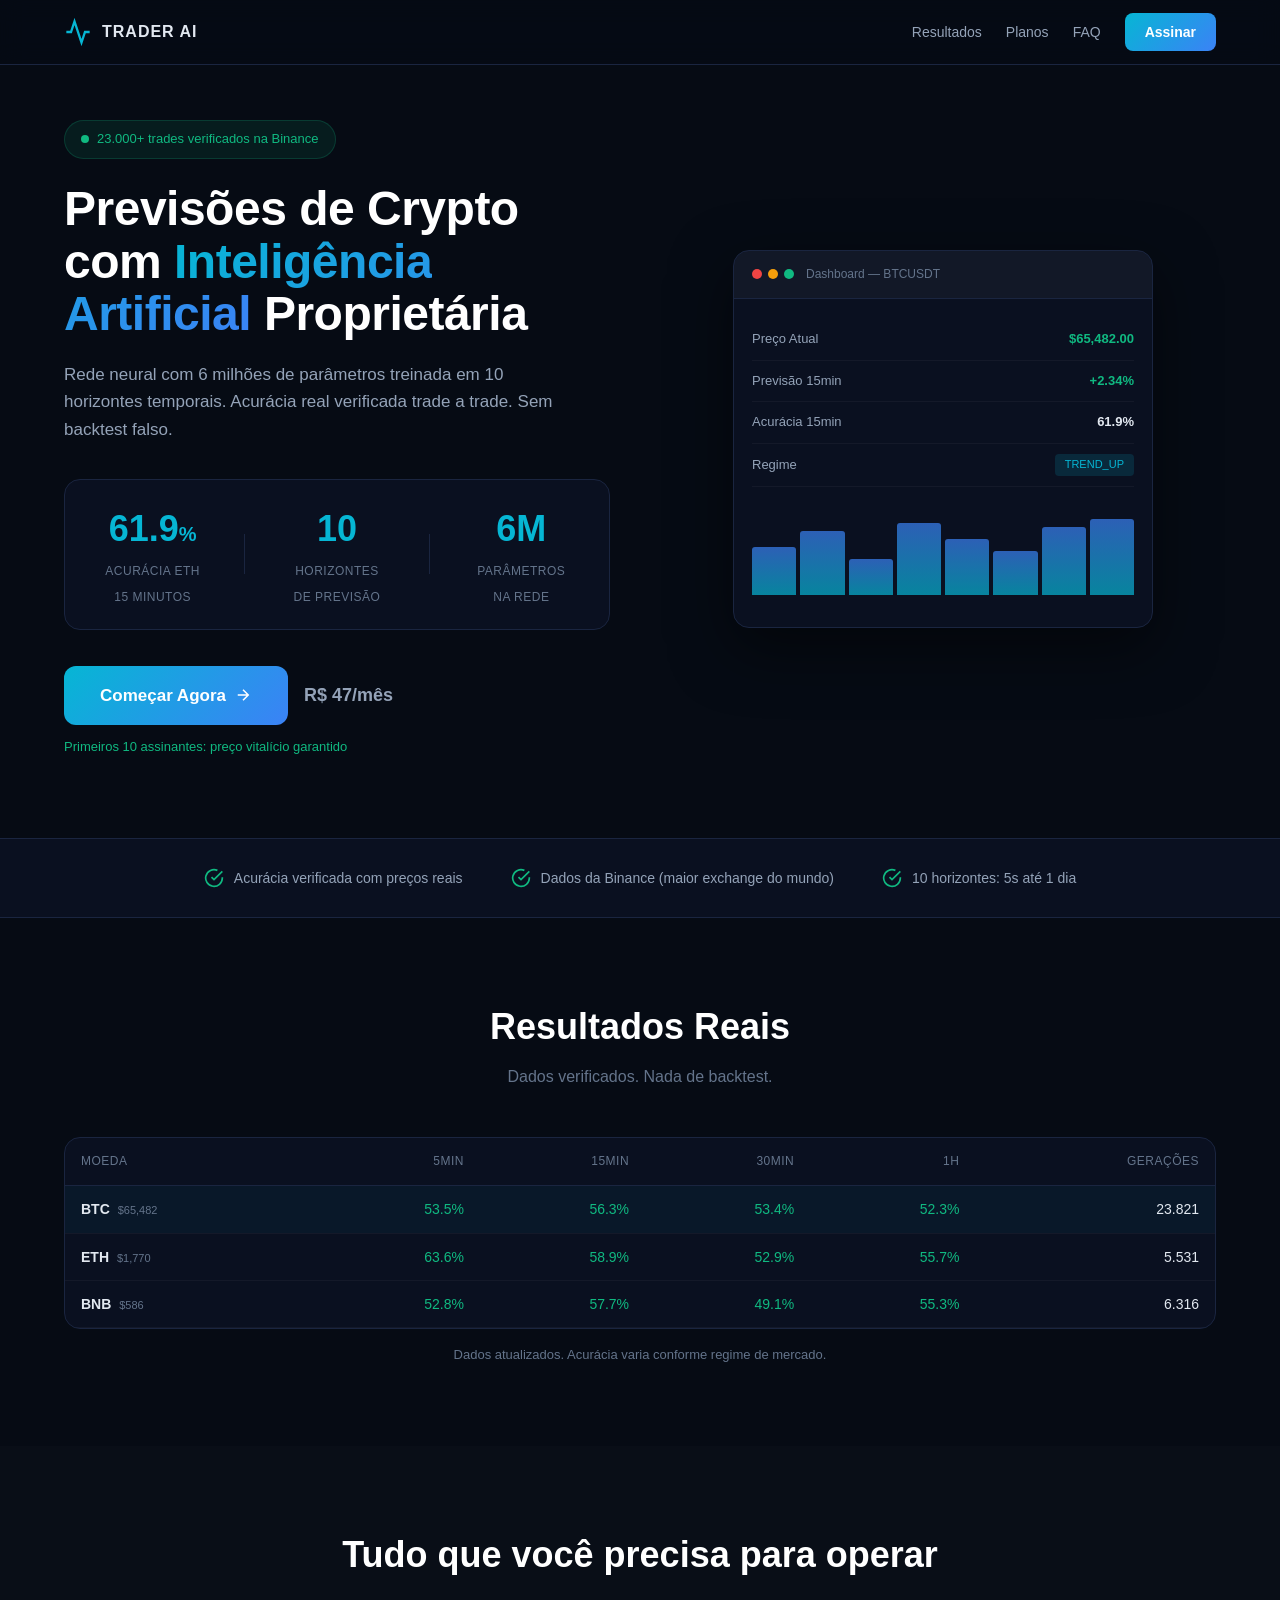
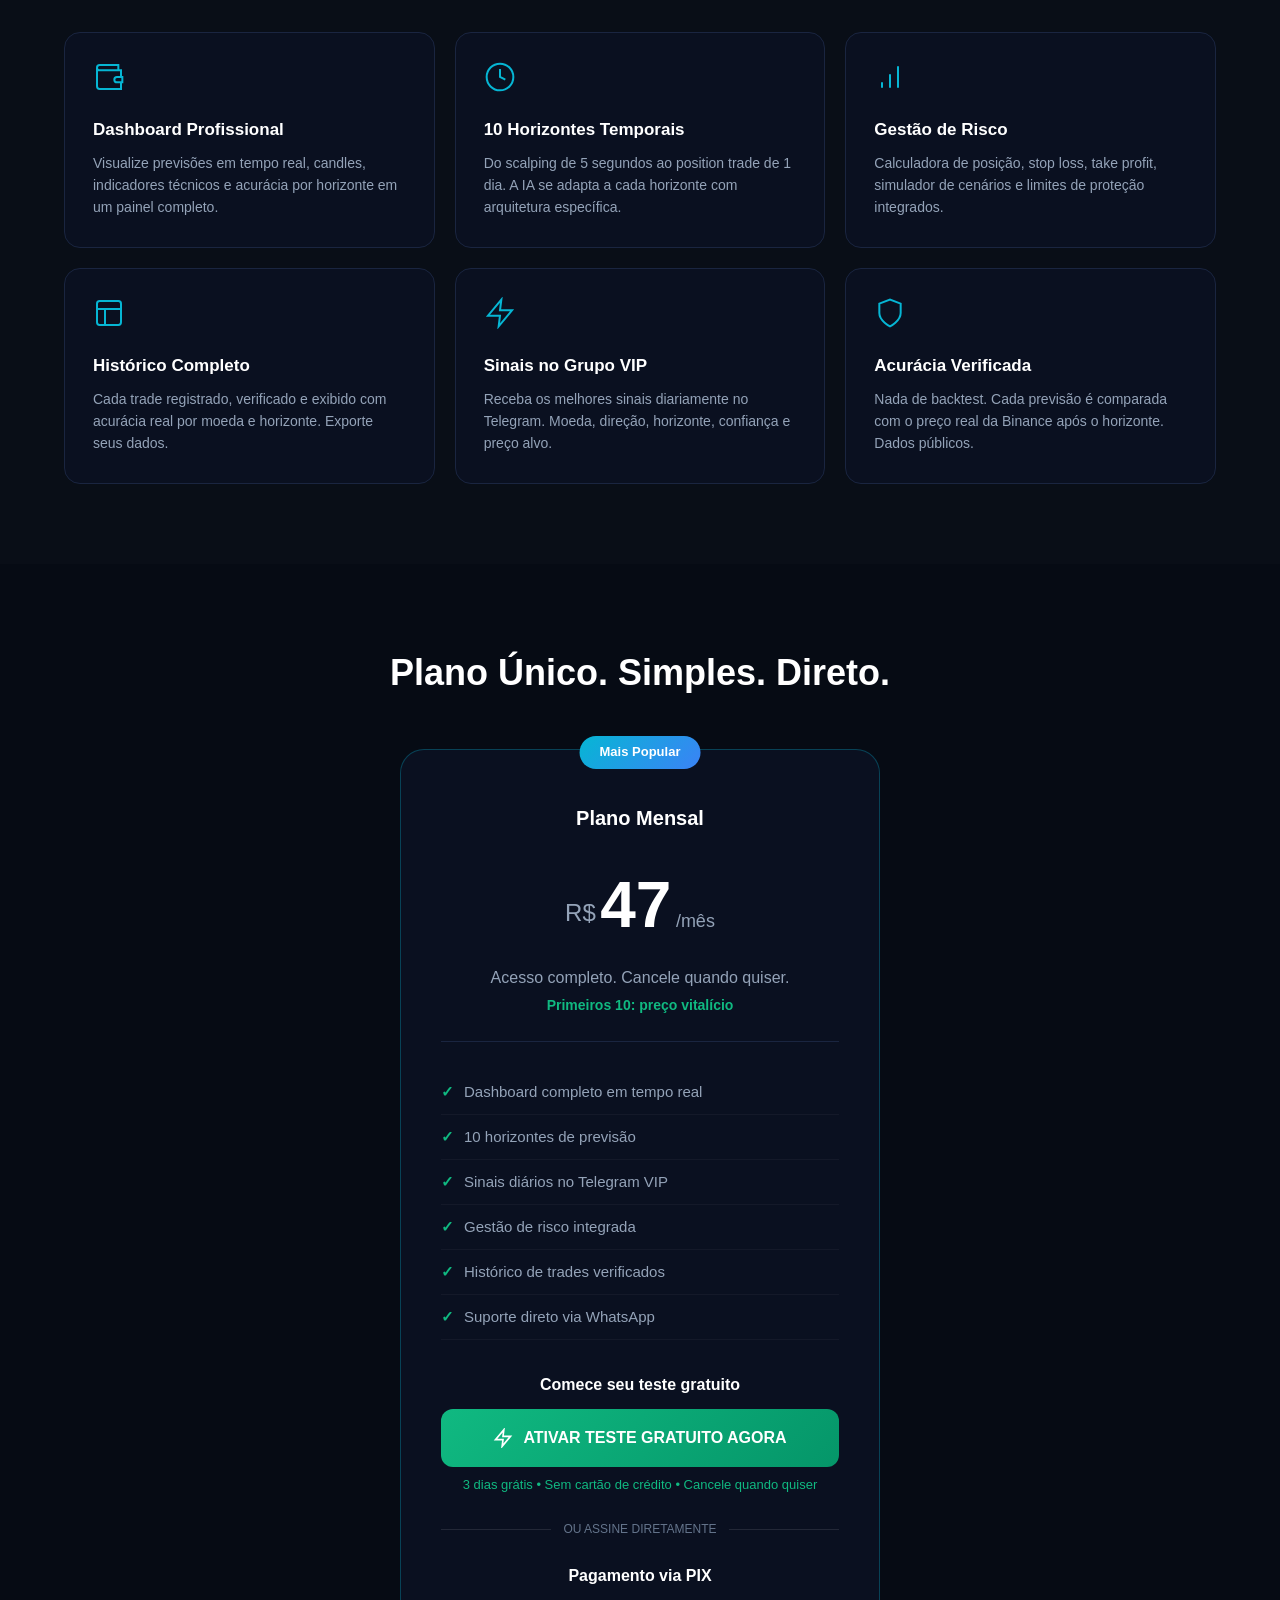
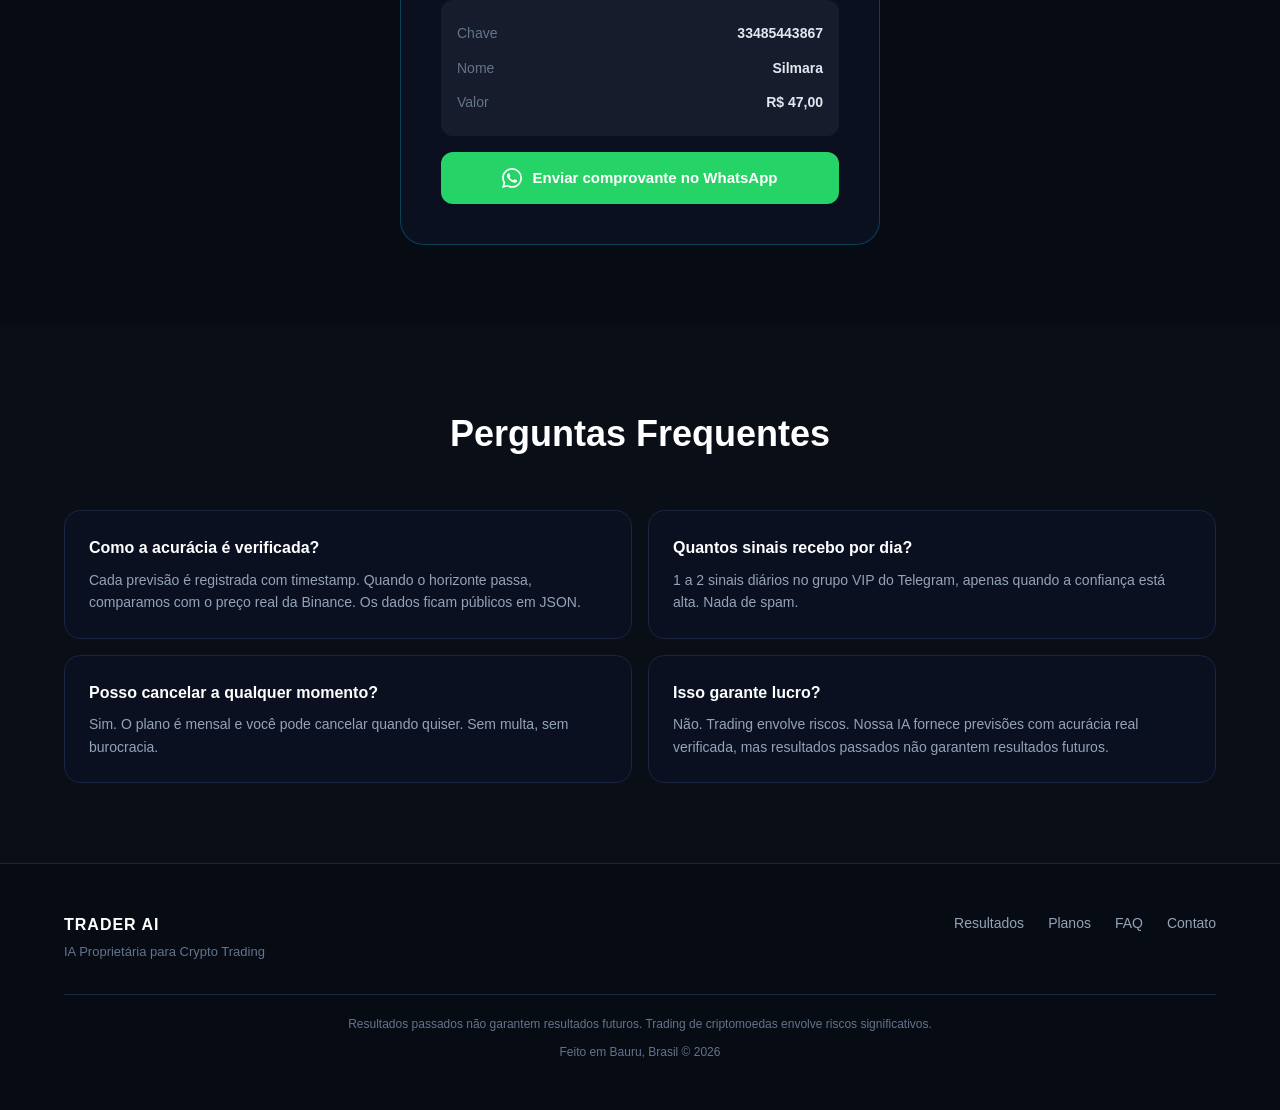
==== commit 6940676a: "Botão de teste grátis + copy de vendas" ====
--- a/index.html
+++ b/index.html
@@ -3,10 +3,10 @@
 <head>
     <meta charset="UTF-8">
     <meta name="viewport" content="width=device-width, initial-scale=1.0">
-    <title>Trader AI — Previsões de Crypto com IA Proprietária | 61.9% Acurácia Real</title>
-    <meta name="description" content="IA com 6 milhões de parâmetros prevê criptomoedas em 10 horizontes temporais. Acurácia real verificada na Binance. Dashboard profissional. Sinais diários.">
+    <title>Trader AI — Previsões de Criptomoedas com Inteligência Artificial</title>
+    <meta name="description" content="Trader AI — Sistema de previsão de criptomoedas com IA proprietária. 10 horizontes temporais. Acurácia real verificada na Binance. Dashboard profissional.">
     <link rel="stylesheet" href="style.css">
-    <link rel="icon" href="data:image/svg+xml,<svg xmlns='http://www.w3.org/2000/svg' viewBox='0 0 100 100'><text y='.9em' font-size='90'>📊</text></svg>">
+    <link rel="icon" href="data:,">
 </head>
 <body>
     <!-- Navbar -->
@@ -261,6 +261,23 @@
                 </ul>
 
                 <div class="payment-section">
+                    <h4>Comece seu teste gratuito</h4>
+                    
+                    <!-- ⭐ BOTÃO DE TESTE GRÁTIS (NOVO) -->
+                    <a href="https://wa.me/14991840826?text=Olá!%20Quero%20testar%20o%20Trader%20AI%20por%203%20dias%20grátis!" 
+                    class="btn-trial" 
+                    target="_blank">
+                        <svg width="20" height="20" viewBox="0 0 24 24" fill="none" stroke="currentColor" stroke-width="2">
+                            <path d="M13 2L3 14h9l-1 8 10-12h-9l1-8z"/>
+                        </svg>
+                        ATIVAR TESTE GRATUITO AGORA
+                    </a>
+                    <p class="trial-note">3 dias grátis • Sem cartão de crédito • Cancele quando quiser</p>
+                    
+                    <div class="payment-divider">
+                        <span>ou assine diretamente</span>
+                    </div>
+                    
                     <h4>Pagamento via PIX</h4>
                     <div class="pix-box">
                         <div class="pix-row">
--- a/style.css
+++ b/style.css
@@ -1,6 +1,19 @@
 /* ============================================ */
-/* TRADER AI - LANDING PAGE                     */
-/* ============================================ */
+/* TRADER AI - LANDING PAGE PREMIUM             */
+/* ============================================ */
+
+:root {
+    --bg: #060b14;
+    --bg-card: #0a1020;
+    --border: #1a2540;
+    --cyan: #06b6d4;
+    --blue: #3b82f6;
+    --green: #10b981;
+    --red: #ef4444;
+    --text: #e2e8f0;
+    --text-dim: #94a3b8;
+    --text-muted: #64748b;
+}
 
 * {
     margin: 0;
@@ -9,16 +22,83 @@
 }
 
 body {
-    font-family: -apple-system, BlinkMacSystemFont, 'Segoe UI', Roboto, sans-serif;
-    background: #080c14;
-    color: #e0e0e0;
+    font-family: -apple-system, BlinkMacSystemFont, 'Segoe UI', 'Inter', Roboto, sans-serif;
+    background: var(--bg);
+    color: var(--text);
     line-height: 1.6;
+    -webkit-font-smoothing: antialiased;
 }
 
 .container {
-    max-width: 1100px;
+    max-width: 1200px;
     margin: 0 auto;
-    padding: 0 20px;
+    padding: 0 24px;
+}
+
+/* ============================================ */
+/* NAVBAR                                       */
+/* ============================================ */
+
+.navbar {
+    position: fixed;
+    top: 0;
+    left: 0;
+    right: 0;
+    z-index: 100;
+    background: rgba(6, 11, 20, 0.9);
+    backdrop-filter: blur(12px);
+    border-bottom: 1px solid var(--border);
+}
+
+.nav-content {
+    display: flex;
+    align-items: center;
+    justify-content: space-between;
+    height: 64px;
+}
+
+.logo {
+    display: flex;
+    align-items: center;
+    gap: 10px;
+    color: var(--text);
+    text-decoration: none;
+    font-weight: 700;
+    font-size: 16px;
+    letter-spacing: 1px;
+}
+
+.logo svg {
+    color: var(--cyan);
+}
+
+.nav-links {
+    display: flex;
+    align-items: center;
+    gap: 24px;
+}
+
+.nav-links a {
+    color: var(--text-dim);
+    text-decoration: none;
+    font-size: 14px;
+    transition: color 0.2s;
+}
+
+.nav-links a:hover {
+    color: var(--text);
+}
+
+.nav-cta {
+    padding: 8px 20px;
+    background: linear-gradient(135deg, var(--cyan), var(--blue));
+    border-radius: 8px;
+    color: #fff !important;
+    font-weight: 600;
+}
+
+.nav-cta:hover {
+    opacity: 0.9;
 }
 
 /* ============================================ */
@@ -26,128 +106,343 @@
 /* ============================================ */
 
 .hero {
-    padding: 80px 0 60px;
-    text-align: center;
-}
-
-.hero-content {
-    max-width: 800px;
-    margin: 0 auto;
-}
-
-.badge {
-    display: inline-block;
-    padding: 8px 20px;
-    background: rgba(6, 182, 212, 0.1);
-    border: 1px solid rgba(6, 182, 212, 0.3);
+    padding: 120px 0 80px;
+}
+
+.hero-grid {
+    display: grid;
+    grid-template-columns: 1fr 1fr;
+    gap: 60px;
+    align-items: center;
+}
+
+.hero-badge {
+    display: inline-flex;
+    align-items: center;
+    gap: 8px;
+    padding: 8px 16px;
+    background: rgba(16, 185, 129, 0.1);
+    border: 1px solid rgba(16, 185, 129, 0.2);
     border-radius: 50px;
-    font-size: 14px;
-    color: #06b6d4;
+    font-size: 13px;
+    color: var(--green);
     margin-bottom: 24px;
 }
 
-h1 {
+.pulse {
+    width: 8px;
+    height: 8px;
+    background: var(--green);
+    border-radius: 50%;
+    animation: pulse 2s infinite;
+}
+
+@keyframes pulse {
+    0%, 100% { opacity: 1; }
+    50% { opacity: 0.4; }
+}
+
+.hero-text h1 {
     font-size: 48px;
     font-weight: 800;
     line-height: 1.1;
+    color: #fff;
     margin-bottom: 20px;
-    color: #ffffff;
+    letter-spacing: -0.5px;
 }
 
 .gradient-text {
-    background: linear-gradient(135deg, #06b6d4, #3b82f6);
+    background: linear-gradient(135deg, var(--cyan), var(--blue));
     -webkit-background-clip: text;
     -webkit-text-fill-color: transparent;
     background-clip: text;
 }
 
-.hero-subtitle {
-    font-size: 18px;
-    color: #94a3b8;
-    max-width: 600px;
-    margin: 0 auto 40px;
-}
-
-/* Métricas */
-.metrics {
-    display: grid;
-    grid-template-columns: repeat(4, 1fr);
+.hero-desc {
+    font-size: 17px;
+    color: var(--text-dim);
+    max-width: 500px;
+    margin-bottom: 36px;
+}
+
+/* Hero Metrics */
+.hero-metrics {
+    display: flex;
+    align-items: center;
+    gap: 24px;
+    margin-bottom: 36px;
+    padding: 20px;
+    background: var(--bg-card);
+    border: 1px solid var(--border);
+    border-radius: 16px;
+}
+
+.hero-metric {
+    text-align: center;
+    flex: 1;
+}
+
+.hero-metric-value {
+    font-size: 36px;
+    font-weight: 800;
+    color: var(--cyan);
+    display: block;
+}
+
+.hero-metric-value .unit {
+    font-size: 20px;
+}
+
+.hero-metric-label {
+    font-size: 12px;
+    color: var(--text-muted);
+    text-transform: uppercase;
+    letter-spacing: 0.5px;
+}
+
+.hero-metric-divider {
+    width: 1px;
+    height: 40px;
+    background: var(--border);
+}
+
+/* Hero CTA */
+.hero-cta {
+    display: flex;
+    align-items: center;
     gap: 16px;
-    margin-bottom: 48px;
-}
-
-.metric {
-    background: rgba(255, 255, 255, 0.03);
-    border: 1px solid rgba(255, 255, 255, 0.08);
-    border-radius: 16px;
-    padding: 20px 16px;
-    text-align: center;
-}
-
-.metric-value {
-    display: block;
-    font-size: 32px;
-    font-weight: 800;
-    color: #06b6d4;
-    margin-bottom: 4px;
-}
-
-.metric-label {
-    font-size: 13px;
-    color: #64748b;
-}
-
-/* Preço */
-.price-section {
-    margin-bottom: 24px;
-}
-
-.price-box {
+    margin-bottom: 12px;
+}
+
+.btn-primary {
     display: inline-flex;
-    align-items: baseline;
-    gap: 4px;
-}
-
-.price {
-    font-size: 56px;
-    font-weight: 800;
-    color: #ffffff;
-}
-
-.price-period {
-    font-size: 20px;
-    color: #94a3b8;
-}
-
-.price-sub {
-    font-size: 14px;
-    color: #10b981;
-    margin-top: 8px;
-}
-
-/* CTA Button */
-.cta-button {
-    display: inline-flex;
     align-items: center;
     gap: 8px;
-    padding: 16px 48px;
-    background: linear-gradient(135deg, #06b6d4, #3b82f6);
-    color: #ffffff;
+    padding: 16px 36px;
+    background: linear-gradient(135deg, var(--cyan), var(--blue));
+    color: #fff;
     text-decoration: none;
     border-radius: 12px;
-    font-size: 18px;
+    font-size: 17px;
     font-weight: 700;
     transition: transform 0.2s, box-shadow 0.2s;
-}
-
-.cta-button:hover {
+    border: none;
+    cursor: pointer;
+}
+
+.btn-primary:hover {
     transform: translateY(-2px);
     box-shadow: 0 8px 32px rgba(6, 182, 212, 0.3);
 }
 
-.hero-note {
+.hero-price {
+    font-size: 18px;
+    color: var(--text-dim);
+    font-weight: 600;
+}
+
+.hero-guarantee {
     font-size: 13px;
-    color: #64748b;
+    color: var(--green);
+}
+
+/* Hero Preview */
+.hero-preview {
+    display: flex;
+    justify-content: center;
+}
+
+.preview-card {
+    width: 100%;
+    max-width: 420px;
+    background: var(--bg-card);
+    border: 1px solid var(--border);
+    border-radius: 16px;
+    overflow: hidden;
+    box-shadow: 0 20px 60px rgba(0,0,0,0.5);
+}
+
+.preview-header {
+    display: flex;
+    align-items: center;
+    gap: 12px;
+    padding: 14px 18px;
+    background: rgba(255,255,255,0.03);
+    border-bottom: 1px solid var(--border);
+}
+
+.preview-dots {
+    display: flex;
+    gap: 6px;
+}
+
+.preview-dots span {
+    width: 10px;
+    height: 10px;
+    border-radius: 50%;
+    background: #334155;
+}
+
+.preview-dots span:first-child { background: #ef4444; }
+.preview-dots span:nth-child(2) { background: #f59e0b; }
+.preview-dots span:last-child { background: #10b981; }
+
+.preview-title {
+    font-size: 12px;
+    color: var(--text-muted);
+}
+
+.preview-body {
+    padding: 20px 18px;
+}
+
+.preview-row {
+    display: flex;
+    justify-content: space-between;
+    align-items: center;
+    padding: 10px 0;
+    border-bottom: 1px solid rgba(255,255,255,0.04);
+    font-size: 13px;
+    color: var(--text-dim);
+}
+
+.preview-value { font-weight: 700; color: var(--text); }
+.preview-value.up { color: var(--green); }
+
+.preview-badge {
+    padding: 2px 10px;
+    background: rgba(6, 182, 212, 0.15);
+    border-radius: 4px;
+    font-size: 11px;
+    color: var(--cyan);
+    text-transform: uppercase;
+}
+
+.preview-chart {
+    margin-top: 16px;
+    padding: 12px 0;
+}
+
+.chart-bars {
+    display: flex;
+    align-items: flex-end;
+    gap: 4px;
+    height: 80px;
+}
+
+.chart-bars span {
+    flex: 1;
+    background: linear-gradient(to top, var(--cyan), var(--blue));
+    border-radius: 3px 3px 0 0;
+    opacity: 0.7;
+    min-height: 20px;
+}
+
+/* ============================================ */
+/* TRUST BAR                                    */
+/* ============================================ */
+
+.trust-bar {
+    padding: 28px 0;
+    border-top: 1px solid var(--border);
+    border-bottom: 1px solid var(--border);
+    background: var(--bg-card);
+}
+
+.trust-items {
+    display: flex;
+    justify-content: center;
+    gap: 48px;
+}
+
+.trust-item {
+    display: flex;
+    align-items: center;
+    gap: 10px;
+    font-size: 14px;
+    color: var(--text-dim);
+}
+
+/* ============================================ */
+/* RESULTS                                      */
+/* ============================================ */
+
+.results {
+    padding: 80px 0;
+}
+
+.results h2, .features h2, .pricing h2, .faq h2 {
+    text-align: center;
+    font-size: 36px;
+    color: #fff;
+    margin-bottom: 8px;
+}
+
+.section-sub {
+    text-align: center;
+    color: var(--text-muted);
+    margin-bottom: 48px;
+}
+
+.results-table-wrapper {
+    overflow-x: auto;
+    border: 1px solid var(--border);
+    border-radius: 16px;
+    background: var(--bg-card);
+}
+
+.results-table {
+    width: 100%;
+    border-collapse: collapse;
+    font-size: 14px;
+}
+
+.results-table th {
+    text-align: right;
+    padding: 14px 16px;
+    color: var(--text-muted);
+    font-weight: 500;
+    font-size: 12px;
+    text-transform: uppercase;
+    letter-spacing: 0.5px;
+    border-bottom: 1px solid var(--border);
+}
+
+.results-table th:first-child {
+    text-align: left;
+}
+
+.results-table td {
+    text-align: right;
+    padding: 12px 16px;
+    border-bottom: 1px solid rgba(255,255,255,0.04);
+    font-weight: 500;
+}
+
+.results-table td:first-child {
+    text-align: left;
+    font-weight: 600;
+}
+
+.results-table .highlight-row {
+    background: rgba(6, 182, 212, 0.05);
+}
+
+.price-small {
+    font-size: 11px;
+    color: var(--text-muted);
+    font-weight: 400;
+    margin-left: 4px;
+}
+
+.up { color: var(--green); }
+.down { color: var(--red); }
+.neutral { color: #f59e0b; }
+
+.results-note {
+    text-align: center;
+    color: var(--text-muted);
+    font-size: 13px;
     margin-top: 16px;
 }
 
@@ -157,111 +452,42 @@
 
 .features {
     padding: 80px 0;
-}
-
-.features h2 {
-    text-align: center;
-    font-size: 36px;
-    margin-bottom: 48px;
-    color: #ffffff;
+    background: rgba(255,255,255,0.01);
 }
 
 .features-grid {
     display: grid;
     grid-template-columns: repeat(3, 1fr);
     gap: 20px;
+    margin-top: 48px;
 }
 
 .feature-card {
-    background: rgba(255, 255, 255, 0.03);
-    border: 1px solid rgba(255, 255, 255, 0.08);
+    background: var(--bg-card);
+    border: 1px solid var(--border);
     border-radius: 16px;
-    padding: 28px 24px;
-    transition: border-color 0.3s;
+    padding: 28px;
+    transition: border-color 0.3s, transform 0.3s;
 }
 
 .feature-card:hover {
     border-color: rgba(6, 182, 212, 0.3);
+    transform: translateY(-2px);
 }
 
 .feature-icon {
-    font-size: 36px;
     margin-bottom: 16px;
 }
 
 .feature-card h3 {
-    font-size: 18px;
-    color: #ffffff;
+    font-size: 17px;
+    color: #fff;
     margin-bottom: 8px;
 }
 
 .feature-card p {
     font-size: 14px;
-    color: #94a3b8;
-}
-
-/* ============================================ */
-/* HOW IT WORKS                                 */
-/* ============================================ */
-
-.how-it-works {
-    padding: 80px 0;
-    background: rgba(255, 255, 255, 0.02);
-}
-
-.how-it-works h2 {
-    text-align: center;
-    font-size: 36px;
-    margin-bottom: 48px;
-    color: #ffffff;
-}
-
-.steps {
-    display: flex;
-    align-items: center;
-    justify-content: center;
-    gap: 24px;
-}
-
-.step {
-    background: rgba(255, 255, 255, 0.03);
-    border: 1px solid rgba(255, 255, 255, 0.08);
-    border-radius: 16px;
-    padding: 28px 24px;
-    text-align: center;
-    flex: 1;
-    max-width: 250px;
-}
-
-.step-number {
-    width: 40px;
-    height: 40px;
-    background: linear-gradient(135deg, #06b6d4, #3b82f6);
-    border-radius: 50%;
-    display: flex;
-    align-items: center;
-    justify-content: center;
-    font-size: 18px;
-    font-weight: 700;
-    color: #ffffff;
-    margin: 0 auto 16px;
-}
-
-.step h3 {
-    font-size: 16px;
-    color: #ffffff;
-    margin-bottom: 8px;
-}
-
-.step p {
-    font-size: 13px;
-    color: #94a3b8;
-}
-
-.step-arrow {
-    font-size: 24px;
-    color: #06b6d4;
-    font-weight: 700;
+    color: var(--text-dim);
 }
 
 /* ============================================ */
@@ -272,135 +498,249 @@
     padding: 80px 0;
 }
 
-.pricing h2 {
-    text-align: center;
-    font-size: 36px;
-    margin-bottom: 48px;
-    color: #ffffff;
-}
-
 .pricing-card {
-    max-width: 500px;
-    margin: 0 auto;
-    background: rgba(255, 255, 255, 0.03);
+    max-width: 480px;
+    margin: 48px auto 0;
+    background: var(--bg-card);
     border: 1px solid rgba(6, 182, 212, 0.3);
     border-radius: 24px;
     padding: 40px;
-}
-
-.pricing-header {
-    text-align: center;
-    margin-bottom: 32px;
-    padding-bottom: 24px;
-    border-bottom: 1px solid rgba(255, 255, 255, 0.08);
-}
-
-.pricing-header h3 {
+    position: relative;
+}
+
+.pricing-badge {
+    position: absolute;
+    top: -14px;
+    left: 50%;
+    transform: translateX(-50%);
+    padding: 6px 20px;
+    background: linear-gradient(135deg, var(--cyan), var(--blue));
+    border-radius: 50px;
+    font-size: 13px;
+    font-weight: 700;
+    color: #fff;
+}
+
+.pricing-card h3 {
+    text-align: center;
     font-size: 20px;
-    color: #ffffff;
-    margin-bottom: 16px;
+    color: #fff;
+    margin-top: 12px;
+    margin-bottom: 20px;
 }
 
 .pricing-price {
-    display: flex;
-    align-items: baseline;
-    justify-content: center;
-    gap: 4px;
-}
-
-.pricing-currency {
+    text-align: center;
+    margin-bottom: 8px;
+}
+
+.price-symbol {
     font-size: 24px;
-    color: #94a3b8;
-}
-
-.pricing-value {
+    color: var(--text-dim);
+    vertical-align: super;
+}
+
+.price-amount {
     font-size: 64px;
     font-weight: 800;
-    color: #ffffff;
-}
-
-.pricing-period {
+    color: #fff;
+}
+
+.price-month {
     font-size: 18px;
-    color: #94a3b8;
-}
-
-.pricing-note {
+    color: var(--text-dim);
+}
+
+.pricing-desc {
+    text-align: center;
+    color: var(--text-dim);
+    margin-bottom: 4px;
+}
+
+.pricing-lifetime {
+    text-align: center;
+    color: var(--green);
     font-size: 14px;
-    color: #10b981;
-    margin-top: 8px;
-}
-
-.pricing-features ul {
+    font-weight: 600;
+    margin-bottom: 28px;
+    padding-bottom: 24px;
+    border-bottom: 1px solid var(--border);
+}
+
+.pricing-features {
     list-style: none;
     margin-bottom: 32px;
 }
 
 .pricing-features li {
-    padding: 8px 0;
+    padding: 10px 0;
     font-size: 15px;
-    color: #cbd5e1;
-}
-
-.pricing-payment h4 {
+    color: var(--text-dim);
+    border-bottom: 1px solid rgba(255,255,255,0.04);
+}
+
+.pricing-features li::before {
+    content: "✓";
+    color: var(--green);
+    margin-right: 10px;
+    font-weight: 700;
+}
+
+.payment-section h4 {
     font-size: 16px;
-    color: #ffffff;
+    color: #fff;
     margin-bottom: 12px;
-}
-
-.pix-info {
-    background: rgba(255, 255, 255, 0.05);
+    text-align: center;
+}
+
+.pix-box {
+    background: rgba(255,255,255,0.05);
     border-radius: 12px;
     padding: 16px;
     margin-bottom: 16px;
 }
 
-.pix-info p {
+.pix-row {
+    display: flex;
+    justify-content: space-between;
+    padding: 6px 0;
     font-size: 14px;
-    color: #cbd5e1;
-    margin-bottom: 4px;
-}
-
-.whatsapp-button {
-    display: block;
-    text-align: center;
+}
+
+.pix-label {
+    color: var(--text-muted);
+}
+
+.pix-value {
+    color: var(--text);
+    font-weight: 600;
+}
+
+.btn-whatsapp {
+    display: flex;
+    align-items: center;
+    justify-content: center;
+    gap: 10px;
     padding: 14px;
     background: #25D366;
-    color: #ffffff;
+    color: #fff;
     text-decoration: none;
     border-radius: 12px;
-    font-size: 16px;
+    font-size: 15px;
     font-weight: 600;
     transition: background 0.2s;
 }
 
-.whatsapp-button:hover {
+.btn-whatsapp:hover {
     background: #20bd5a;
 }
 
 /* ============================================ */
+/* FAQ                                          */
+/* ============================================ */
+
+.faq {
+    padding: 80px 0;
+    background: rgba(255,255,255,0.01);
+}
+
+.faq-grid {
+    display: grid;
+    grid-template-columns: 1fr 1fr;
+    gap: 16px;
+    margin-top: 48px;
+}
+
+.faq-card {
+    background: var(--bg-card);
+    border: 1px solid var(--border);
+    border-radius: 16px;
+    padding: 24px;
+}
+
+.faq-card h3 {
+    font-size: 16px;
+    color: #fff;
+    margin-bottom: 8px;
+}
+
+.faq-card p {
+    font-size: 14px;
+    color: var(--text-dim);
+}
+
+/* ============================================ */
 /* FOOTER                                       */
 /* ============================================ */
 
 footer {
-    padding: 40px 0;
-    text-align: center;
-    border-top: 1px solid rgba(255, 255, 255, 0.08);
-}
-
-footer p {
+    padding: 48px 0;
+    border-top: 1px solid var(--border);
+}
+
+.footer-content {
+    display: flex;
+    justify-content: space-between;
+    align-items: flex-start;
+    margin-bottom: 32px;
+}
+
+.logo-text {
+    font-weight: 700;
+    font-size: 16px;
+    letter-spacing: 1px;
+    color: #fff;
+}
+
+.footer-brand p {
+    color: var(--text-muted);
+    font-size: 13px;
+    margin-top: 4px;
+}
+
+.footer-links {
+    display: flex;
+    gap: 24px;
+}
+
+.footer-links a {
+    color: var(--text-dim);
+    text-decoration: none;
     font-size: 14px;
-    color: #64748b;
-    margin-bottom: 4px;
-}
-
-.footer-note {
+}
+
+.footer-links a:hover {
+    color: var(--text);
+}
+
+.footer-bottom {
+    border-top: 1px solid var(--border);
+    padding-top: 20px;
+    text-align: center;
+}
+
+.footer-bottom p {
+    color: var(--text-muted);
     font-size: 12px;
 }
 
-.footer-credit {
-    font-size: 12px;
-    margin-top: 12px;
-    color: #475569;
+.footer-copy {
+    margin-top: 8px;
+}
+
+/* Remove scroll horizontal */
+html, body {
+    overflow-x: hidden;
+    width: 100%;
+}
+
+.results-table-wrapper {
+    overflow-x: auto;
+    -webkit-overflow-scrolling: touch;
+}
+
+.results-table {
+    min-width: 600px;
 }
 
 /* ============================================ */
@@ -408,35 +748,90 @@
 /* ============================================ */
 
 @media (max-width: 768px) {
-    h1 {
+    .hero-grid {
+        grid-template-columns: 1fr;
+        gap: 40px;
+    }
+    
+    .hero-text h1 {
         font-size: 32px;
     }
     
-    .metrics {
-        grid-template-columns: repeat(2, 1fr);
+    .hero-metrics {
+        flex-wrap: wrap;
+        gap: 12px;
+    }
+    
+    .hero-metric-divider {
+        display: none;
+    }
+    
+    .hero-preview {
+        order: -1;
+    }
+    
+    .trust-items {
+        flex-direction: column;
+        align-items: center;
+        gap: 12px;
     }
     
     .features-grid {
         grid-template-columns: 1fr;
     }
     
-    .steps {
-        flex-direction: column;
+    .faq-grid {
+        grid-template-columns: 1fr;
     }
     
-    .step {
-        max-width: 100%;
+    .nav-links a:not(.nav-cta) {
+        display: none;
     }
-    
-    .step-arrow {
-        transform: rotate(90deg);
-    }
-    
-    .pricing-card {
-        padding: 24px;
-    }
-    
-    .pricing-value {
-        font-size: 48px;
-    }
+}
+/* Botão de Teste Grátis */
+
+.btn-trial {
+    display: flex;
+    align-items: center;
+    justify-content: center;
+    gap: 10px;
+    padding: 16px;
+    background: linear-gradient(135deg, #10b981, #059669);
+    color: #fff;
+    text-decoration: none;
+    border-radius: 12px;
+    font-size: 16px;
+    font-weight: 700;
+    transition: all 0.2s;
+    margin-bottom: 8px;
+}
+
+.btn-trial:hover {
+    transform: translateY(-2px);
+    box-shadow: 0 8px 32px rgba(16, 185, 129, 0.3);
+}
+
+.trial-note {
+    text-align: center;
+    color: #10b981;
+    font-size: 13px;
+    margin-bottom: 24px;
+}
+
+.payment-divider {
+    display: flex;
+    align-items: center;
+    gap: 12px;
+    margin: 24px 0;
+    color: #64748b;
+    font-size: 12px;
+    text-transform: uppercase;
+}
+
+.payment-divider::before,
+.payment-divider::after {
+    content: "";
+    flex: 1;
+    height: 1px;
+    background: rgba(255,255,255,0.1);
 }
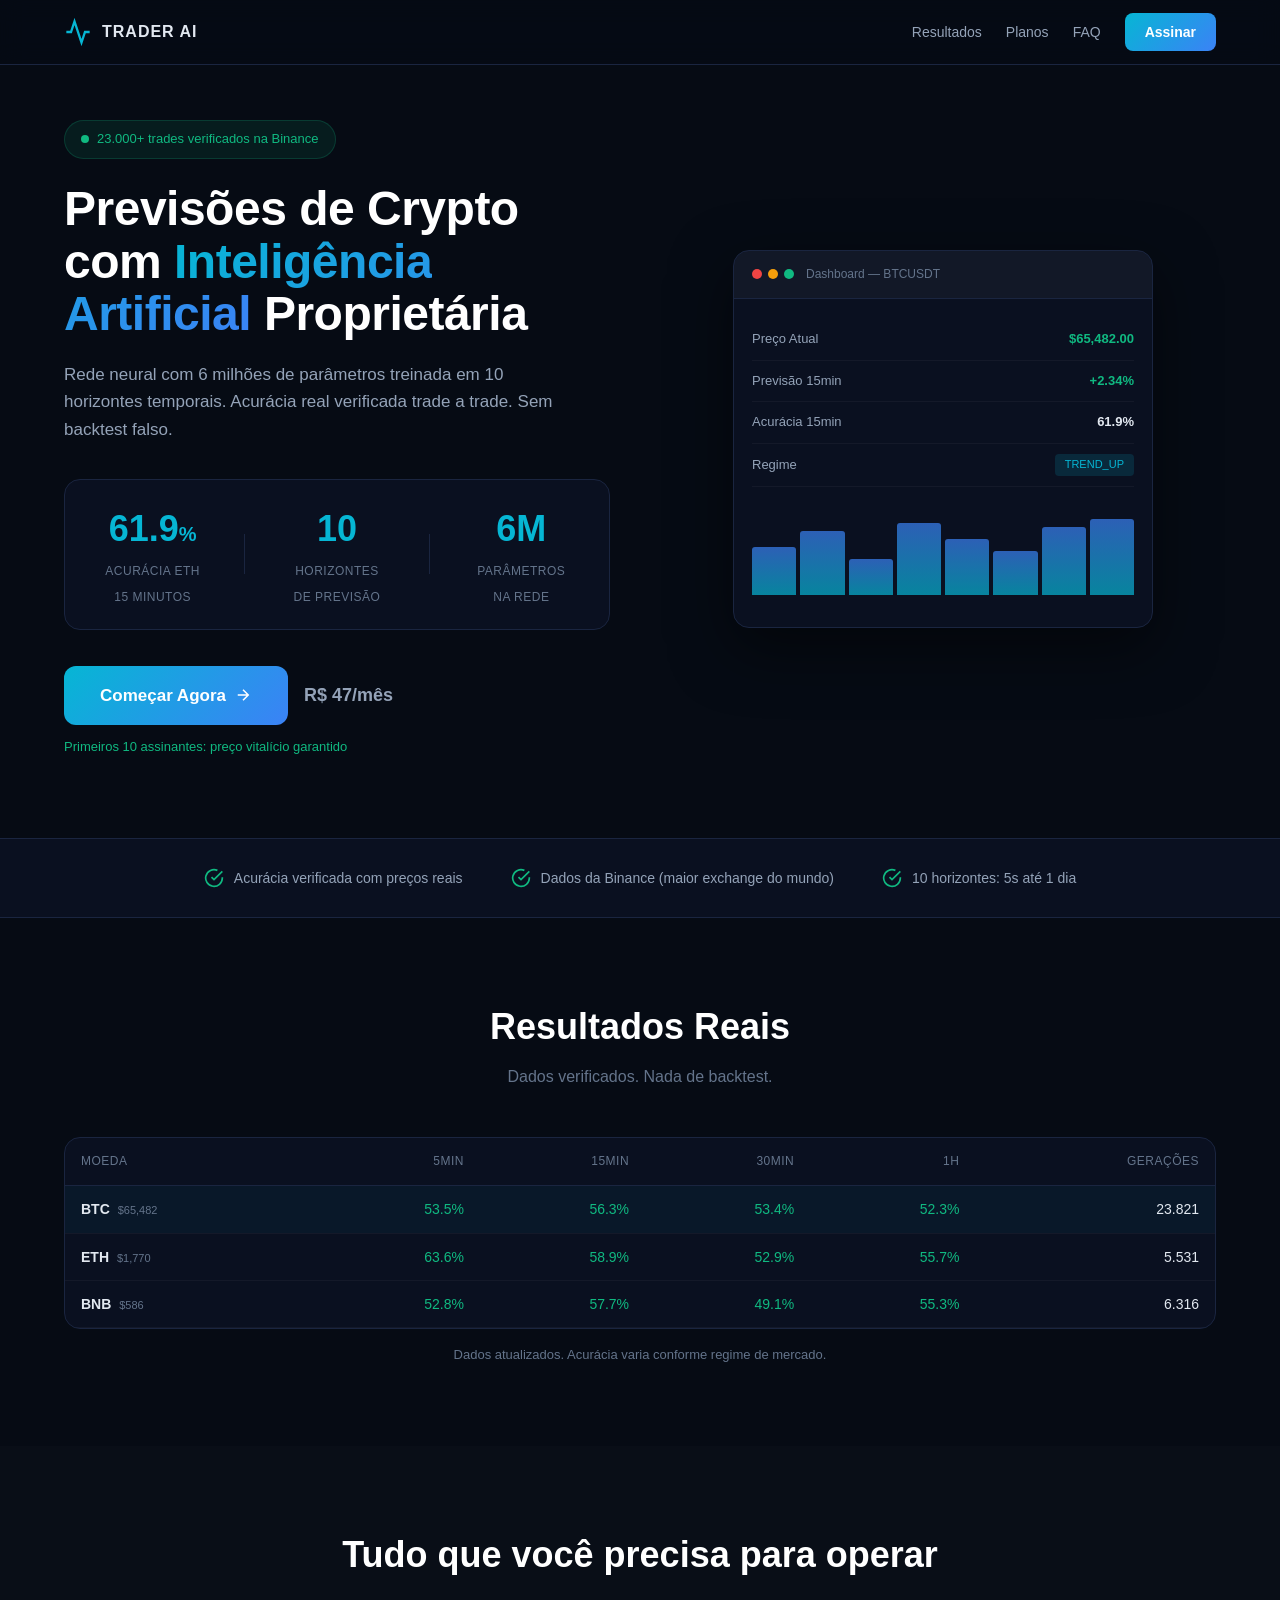
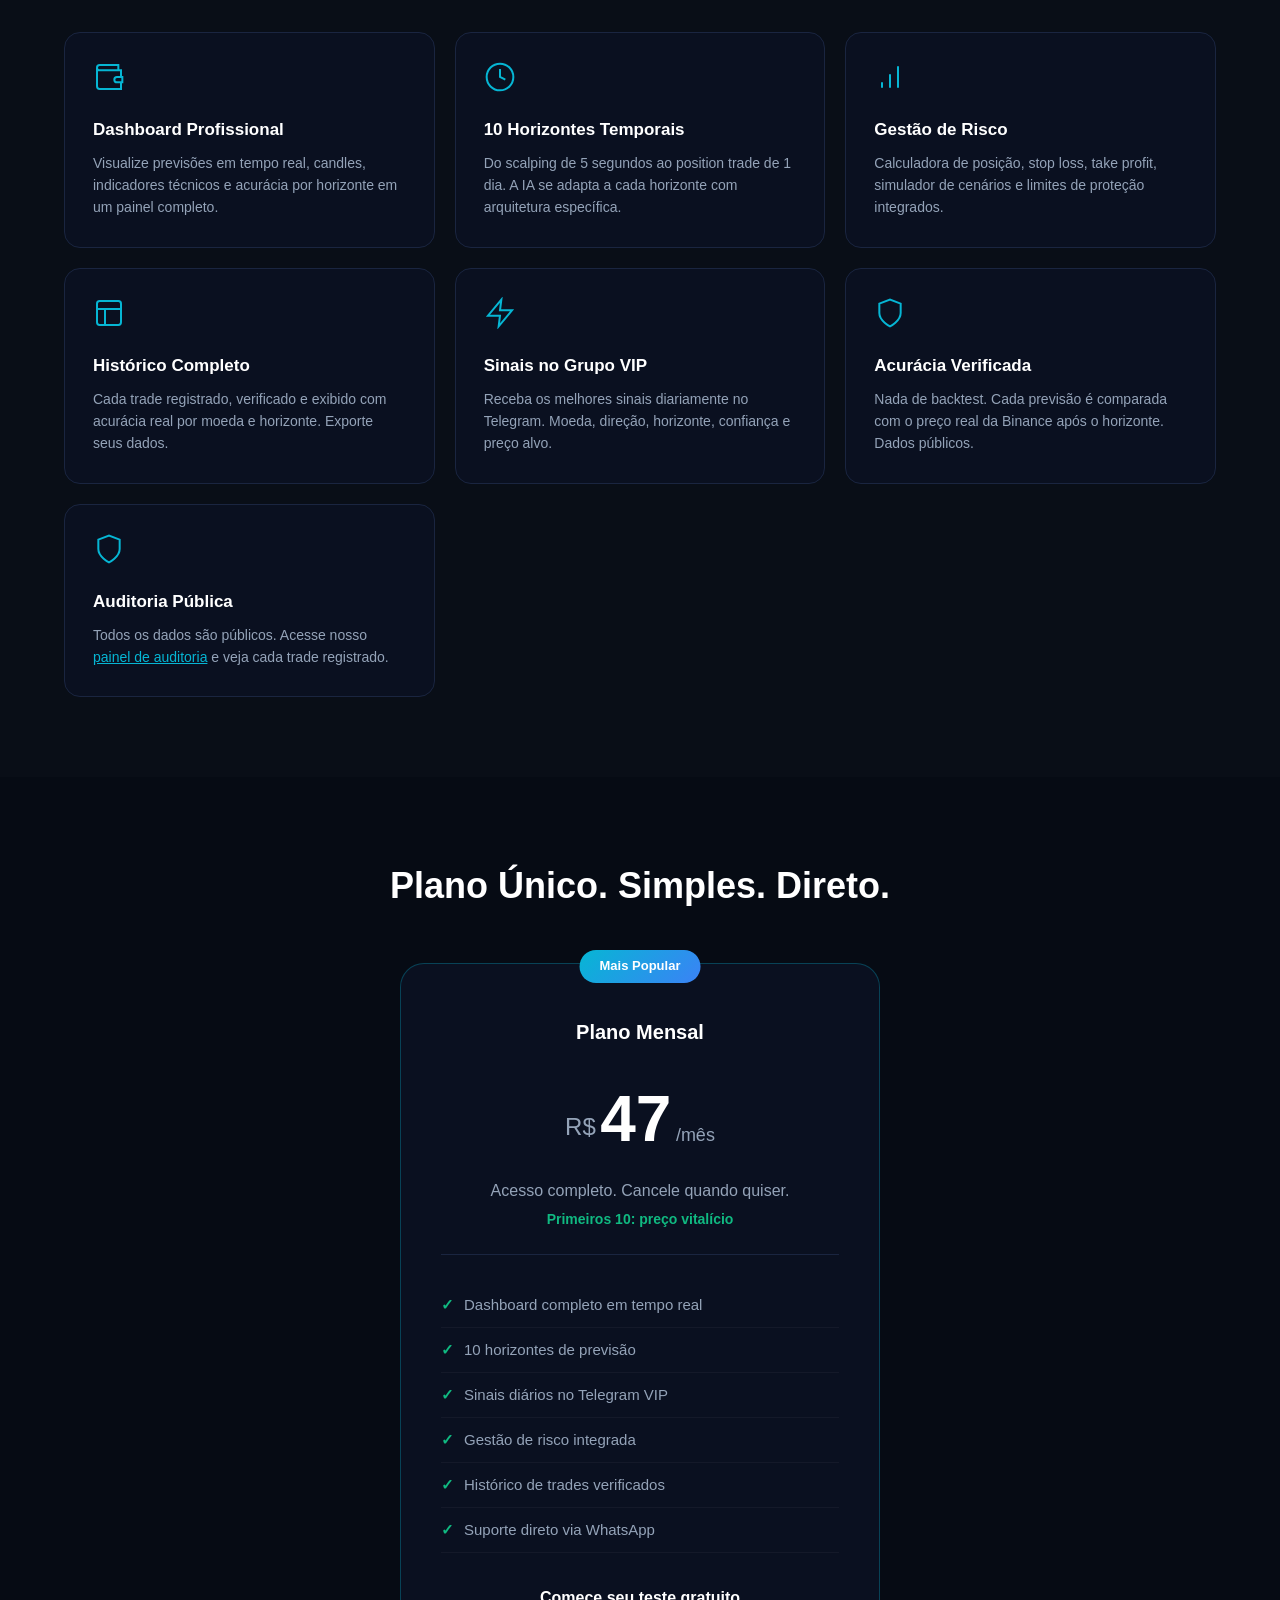
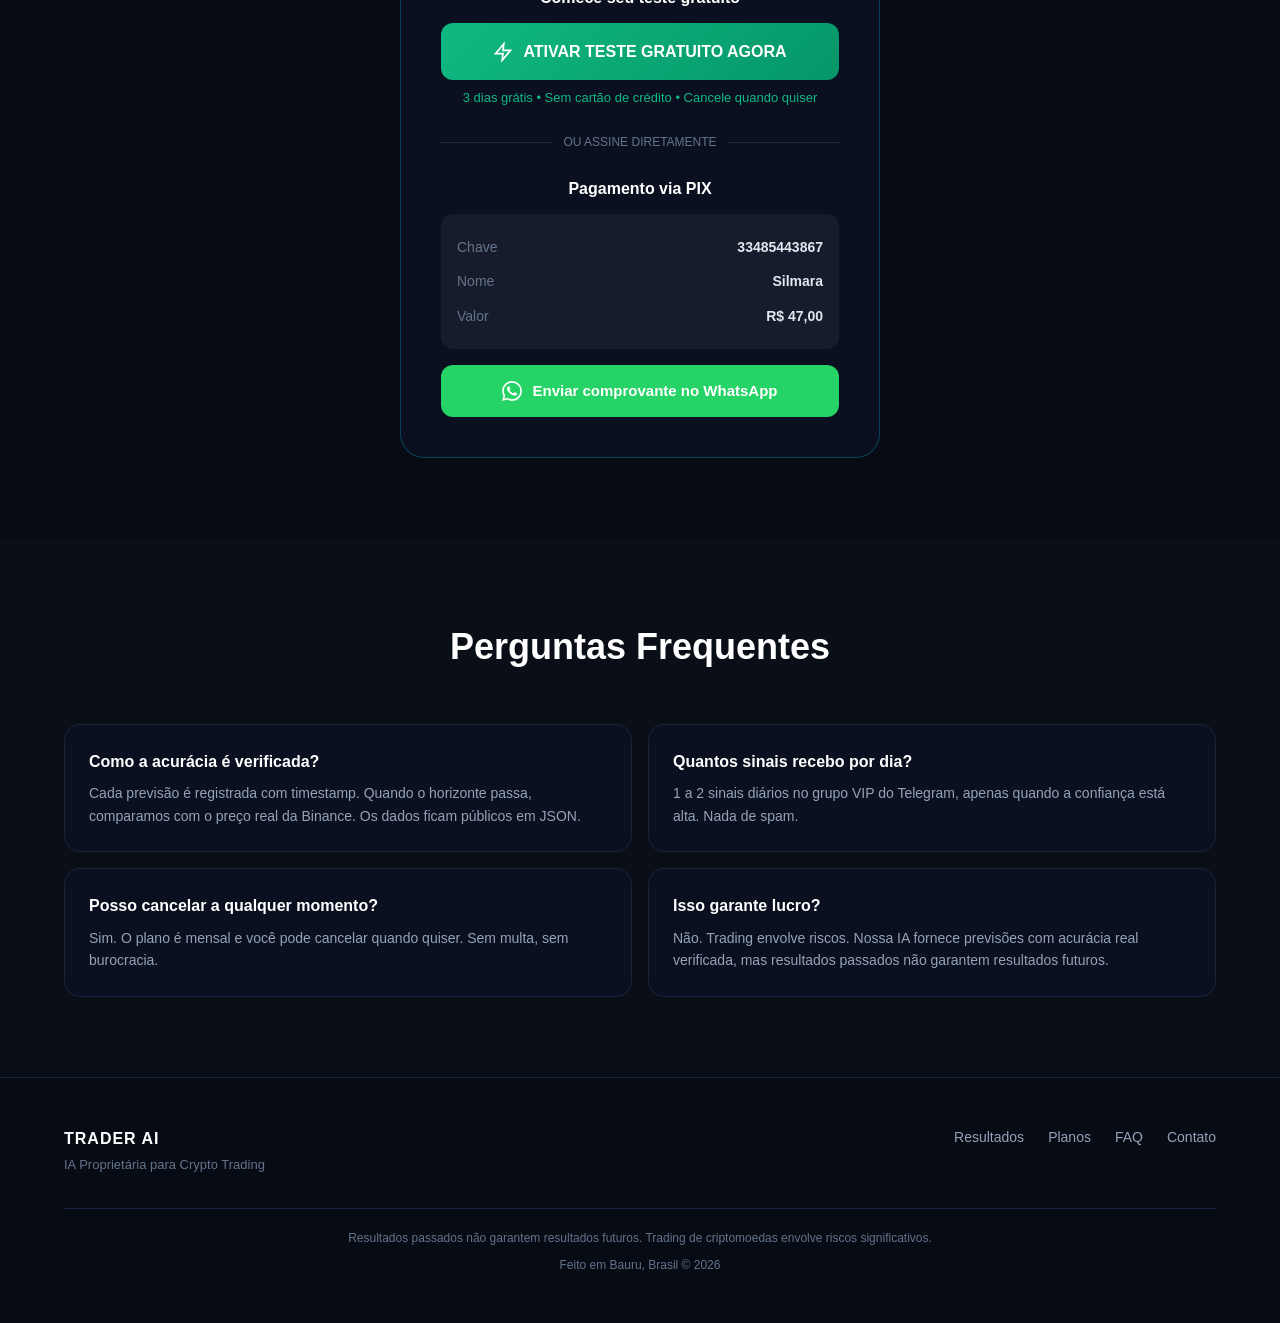
==== commit d1958ca7: "Dashboard público" ====
--- a/index.html
+++ b/index.html
@@ -231,6 +231,13 @@
                     <h3>Acurácia Verificada</h3>
                     <p>Nada de backtest. Cada previsão é comparada com o preço real da Binance após o horizonte. Dados públicos.</p>
                 </div>
+                <div class="feature-card">
+                <div class="feature-icon">
+                    <svg width="32" height="32" viewBox="0 0 24 24" fill="none" stroke="#06b6d4" stroke-width="1.5"><path d="M12 22s8-4 8-10V5l-8-3-8 3v7c0 6 8 10 8 10z"/></svg>
+                </div>
+                <h3>Auditoria Pública</h3>
+                <p>Todos os dados são públicos. Acesse nosso <a href="dashboard.html" style="color:#06b6d4;">painel de auditoria</a> e veja cada trade registrado.</p>
+            </div>
             </div>
         </div>
     </section>
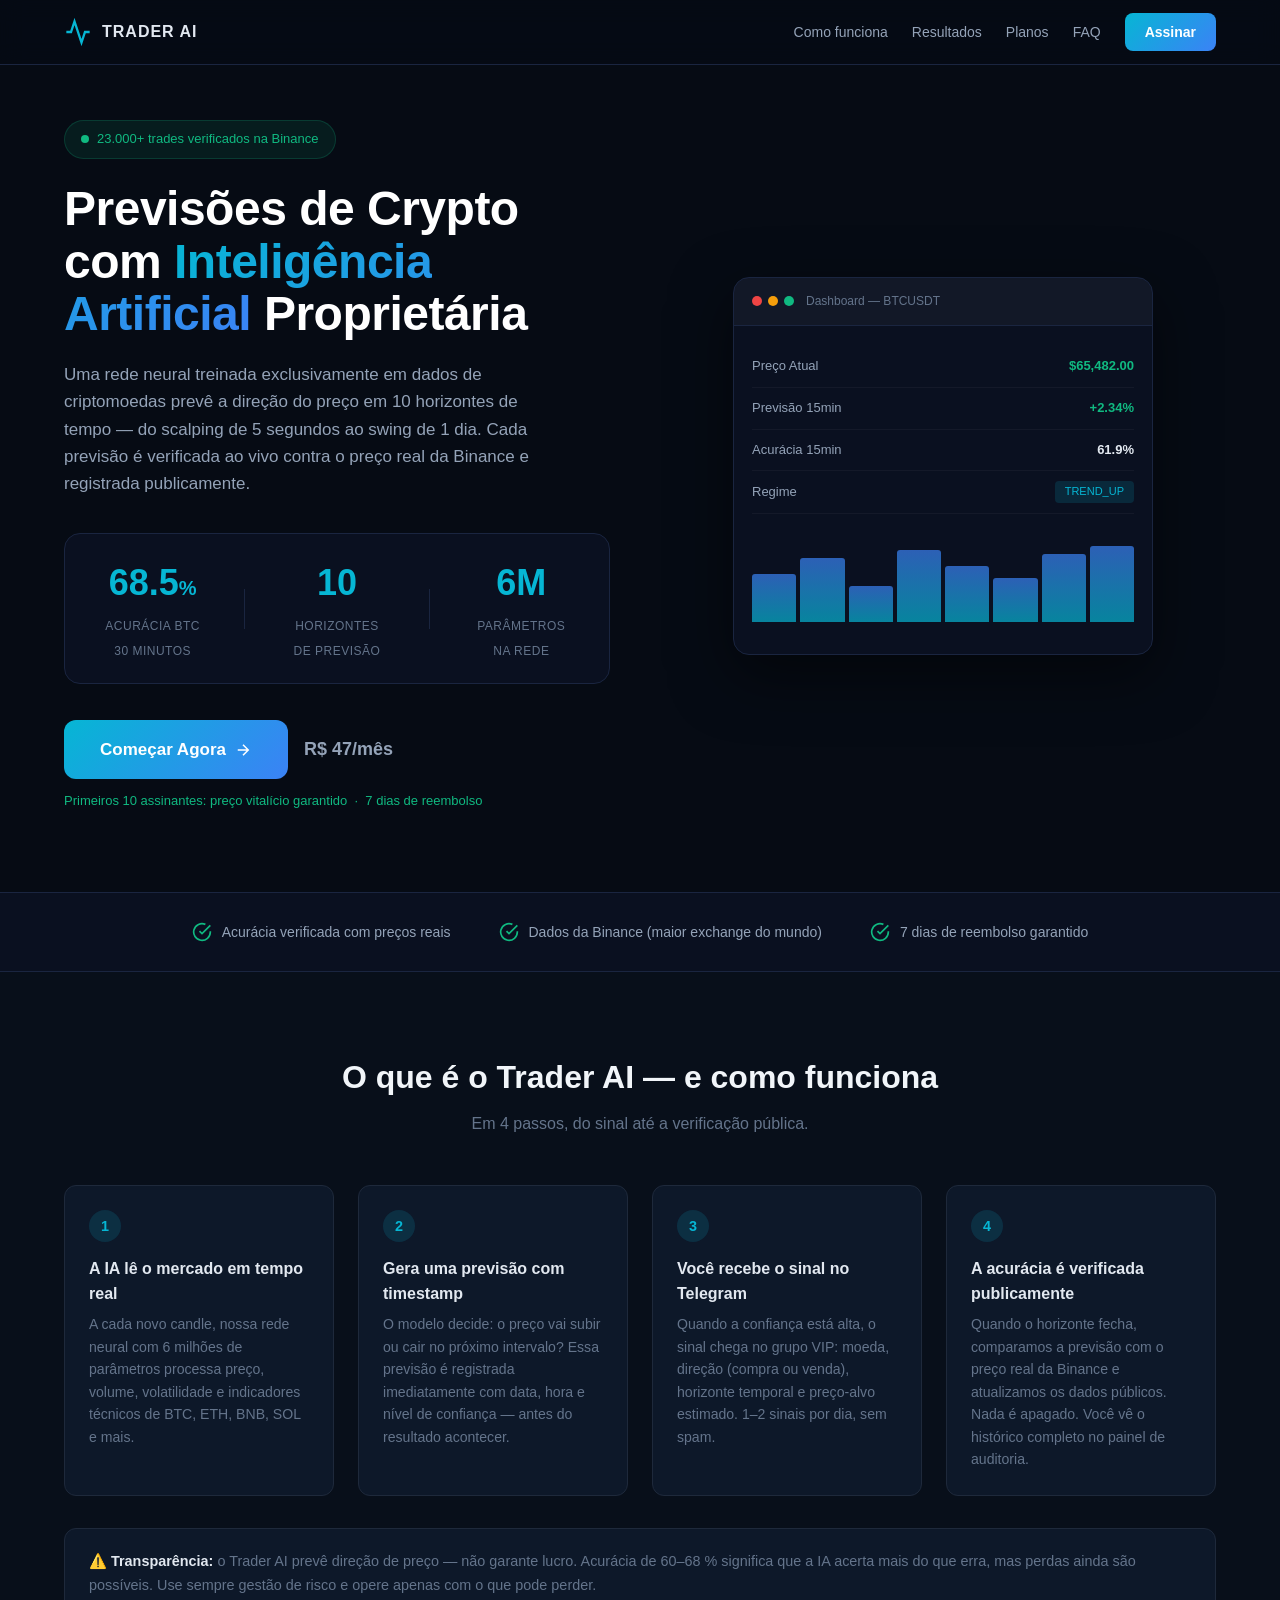
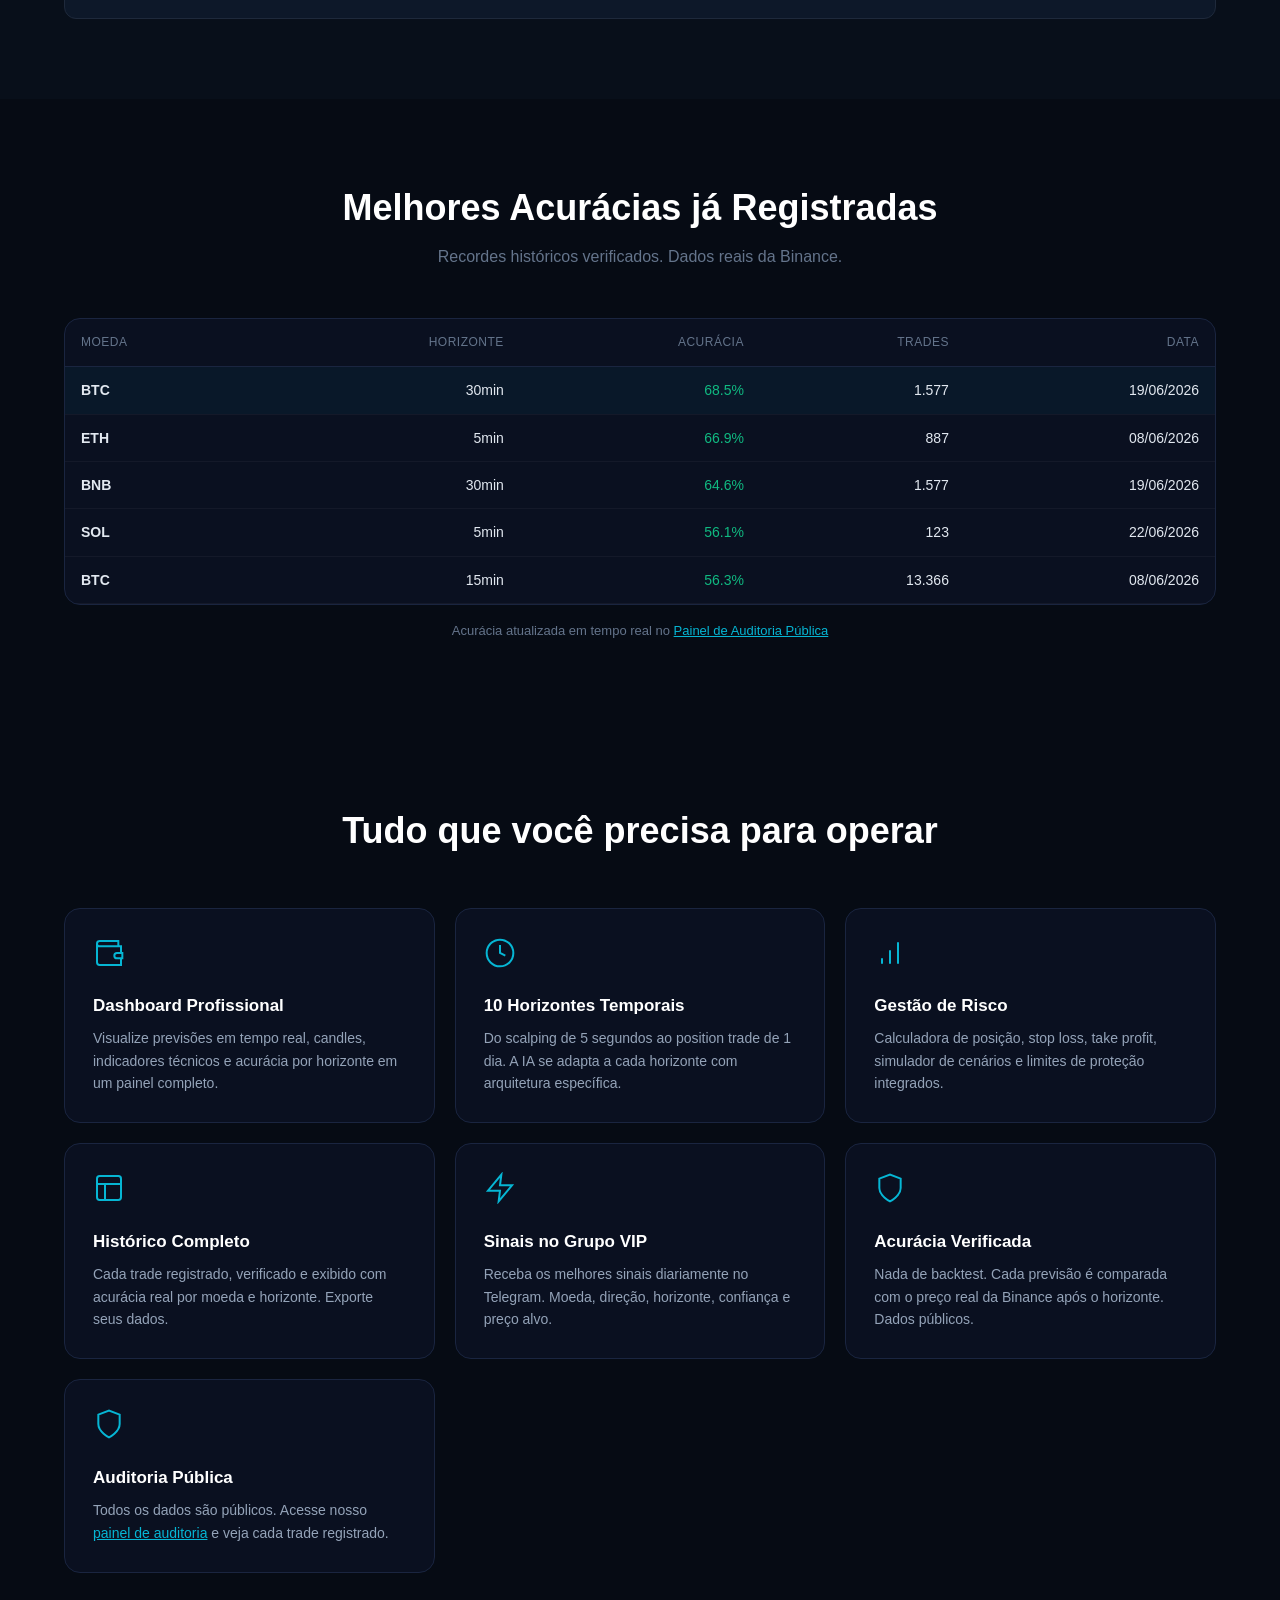
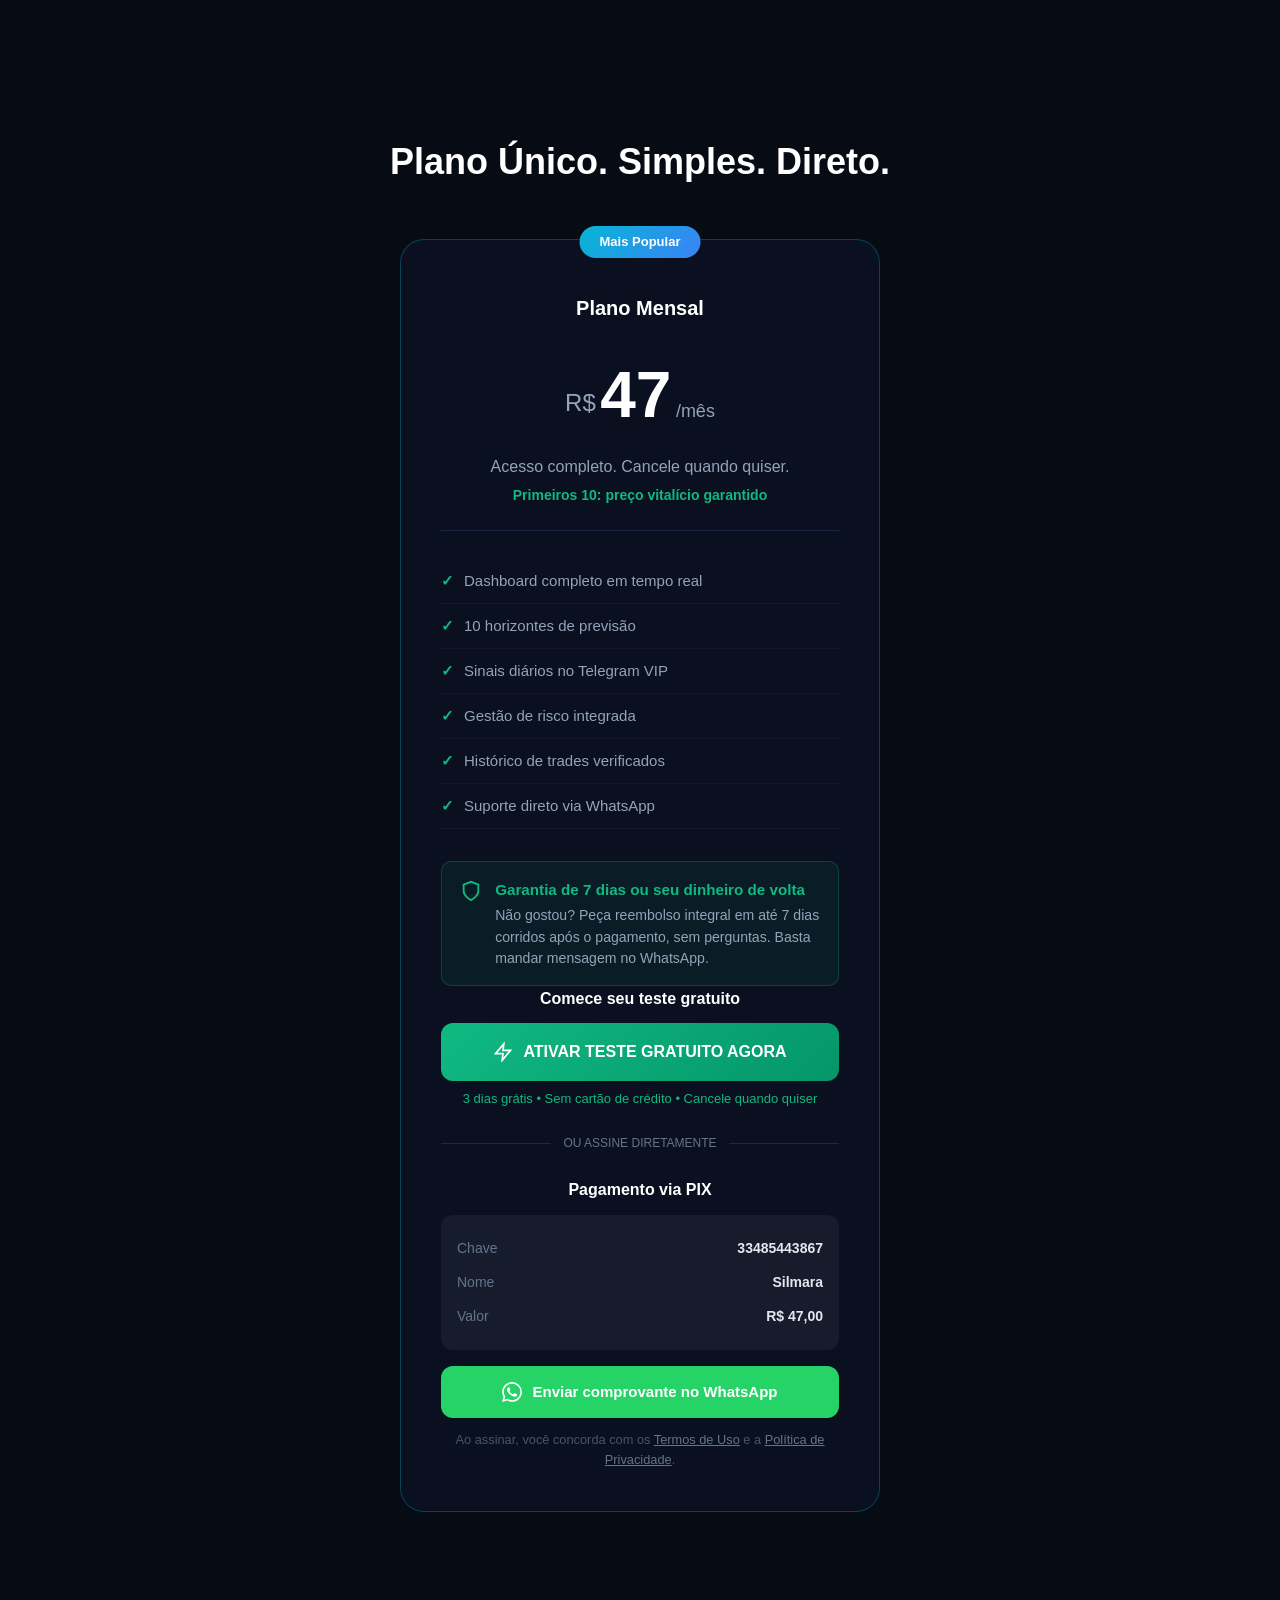
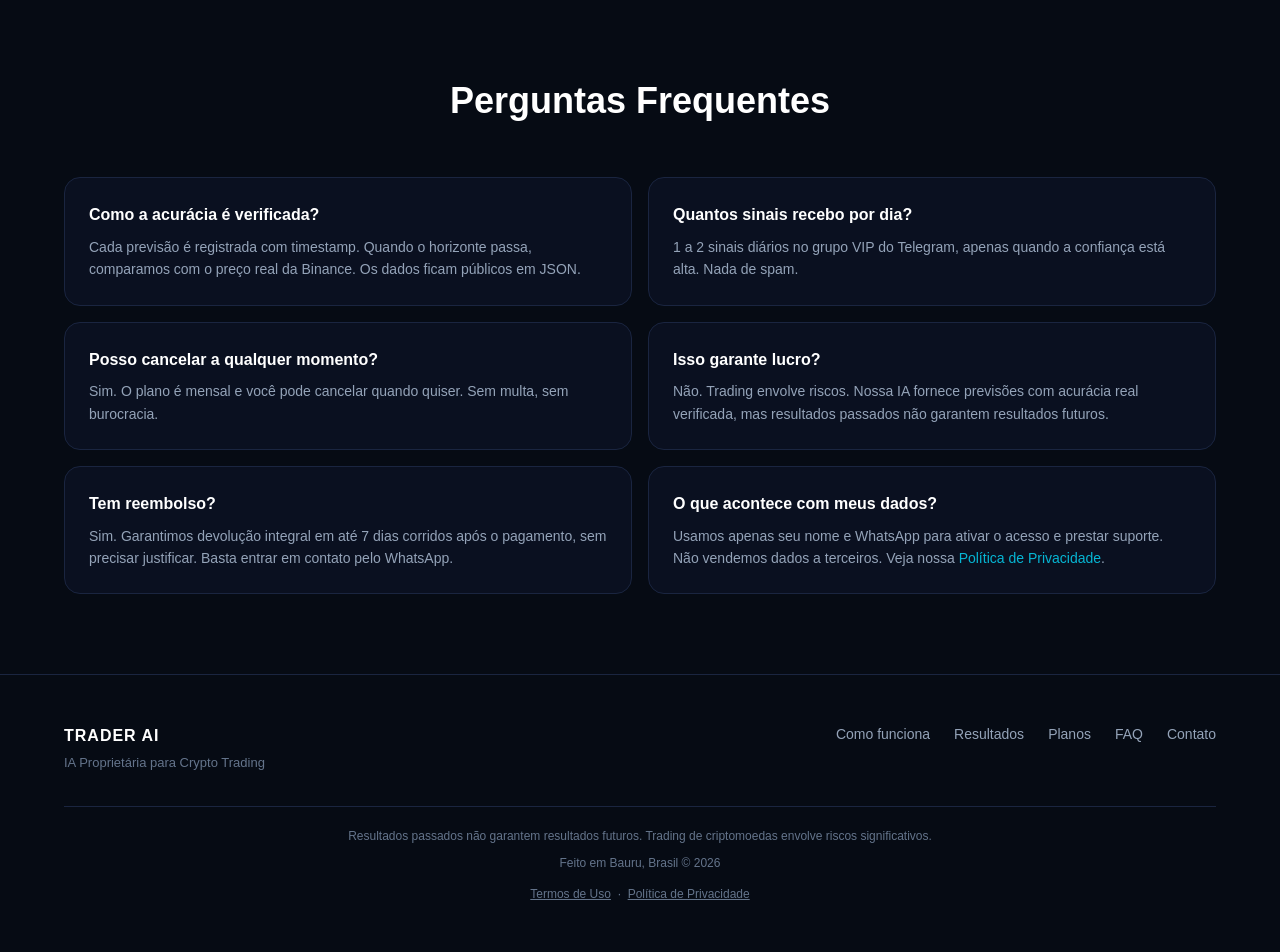
==== commit 2785fd18: "Dashboard com filtros, dados recentes, preparação lançamento 28/06" ====
--- a/index.html
+++ b/index.html
@@ -7,8 +7,204 @@
     <meta name="description" content="Trader AI — Sistema de previsão de criptomoedas com IA proprietária. 10 horizontes temporais. Acurácia real verificada na Binance. Dashboard profissional.">
     <link rel="stylesheet" href="style.css">
     <link rel="icon" href="data:,">
+
+    <!-- Modal de Termos e Política -->
+    <style>
+        /* ── Modal ── */
+        .modal-overlay {
+            display: none;
+            position: fixed;
+            inset: 0;
+            background: rgba(0,0,0,.75);
+            z-index: 9999;
+            align-items: center;
+            justify-content: center;
+            padding: 1rem;
+        }
+        .modal-overlay.active { display: flex; }
+        .modal-box {
+            background: #0f172a;
+            border: 1px solid #1e293b;
+            border-radius: 12px;
+            max-width: 680px;
+            width: 100%;
+            max-height: 80vh;
+            overflow: hidden;
+            display: flex;
+            flex-direction: column;
+        }
+        .modal-header {
+            display: flex;
+            align-items: center;
+            justify-content: space-between;
+            padding: 1.25rem 1.5rem;
+            border-bottom: 1px solid #1e293b;
+        }
+        .modal-header h3 { margin: 0; font-size: 1.1rem; color: #f1f5f9; }
+        .modal-close {
+            background: none;
+            border: none;
+            color: #94a3b8;
+            cursor: pointer;
+            font-size: 1.5rem;
+            line-height: 1;
+            padding: 0;
+        }
+        .modal-close:hover { color: #f1f5f9; }
+        .modal-body {
+            padding: 1.5rem;
+            overflow-y: auto;
+            color: #94a3b8;
+            font-size: .93rem;
+            line-height: 1.7;
+        }
+        .modal-body h4 { color: #e2e8f0; margin-top: 1.5rem; margin-bottom: .4rem; font-size: 1rem; }
+        .modal-body h4:first-child { margin-top: 0; }
+        .modal-body p { margin: 0 0 .75rem; }
+        .modal-body ul { margin: 0 0 .75rem 1.25rem; }
+
+        /* ── Garantia badge ── */
+        .guarantee-badge {
+            display: flex;
+            align-items: flex-start;
+            gap: .85rem;
+            background: rgba(16,185,129,.08);
+            border: 1px solid rgba(16,185,129,.25);
+            border-radius: 10px;
+            padding: 1rem 1.1rem;
+            margin-top: 1rem;
+        }
+        .guarantee-badge svg { flex-shrink: 0; margin-top: 2px; }
+        .guarantee-badge strong { display: block; color: #10b981; font-size: .95rem; margin-bottom: .2rem; }
+        .guarantee-badge p { margin: 0; color: #94a3b8; font-size: .88rem; line-height: 1.5; }
+
+        /* ── Seção "Como funciona" ── */
+        .how-section { padding: 5rem 0; background: #080f1a; }
+        .how-section h2 { text-align: center; font-size: 2rem; margin-bottom: .5rem; color: #f1f5f9; }
+        .how-section .section-sub { text-align: center; color: #64748b; margin-bottom: 3rem; }
+        .how-steps { display: grid; grid-template-columns: repeat(auto-fit, minmax(220px, 1fr)); gap: 1.5rem; }
+        .how-step {
+            background: #0d1829;
+            border: 1px solid #1e293b;
+            border-radius: 12px;
+            padding: 1.5rem;
+            position: relative;
+        }
+        .how-step-num {
+            display: inline-flex;
+            align-items: center;
+            justify-content: center;
+            width: 2rem;
+            height: 2rem;
+            border-radius: 50%;
+            background: rgba(6,182,212,.15);
+            color: #06b6d4;
+            font-weight: 700;
+            font-size: .9rem;
+            margin-bottom: .85rem;
+        }
+        .how-step h4 { color: #e2e8f0; font-size: 1rem; margin: 0 0 .4rem; }
+        .how-step p { color: #64748b; font-size: .88rem; margin: 0; line-height: 1.6; }
+
+        /* ── Footer legal ── */
+        .footer-legal {
+            margin-top: .75rem;
+            font-size: .8rem;
+            color: #475569;
+        }
+        .footer-legal a { color: #64748b; text-decoration: underline; cursor: pointer; }
+        .footer-legal a:hover { color: #94a3b8; }
+    </style>
 </head>
 <body>
+
+<!-- ══ MODAIS ══════════════════════════════════════════════════════════════ -->
+
+<!-- Termos de Uso -->
+<div class="modal-overlay" id="modal-terms">
+    <div class="modal-box">
+        <div class="modal-header">
+            <h3>Termos de Uso</h3>
+            <button class="modal-close" onclick="closeModal('modal-terms')">&times;</button>
+        </div>
+        <div class="modal-body">
+            <p>Última atualização: junho de 2026.</p>
+
+            <h4>1. Aceitação</h4>
+            <p>Ao assinar ou utilizar o Trader AI você concorda integralmente com estes Termos. Se não concordar, não utilize o serviço.</p>
+
+            <h4>2. Natureza do serviço</h4>
+            <p>O Trader AI é um sistema de previsão baseado em inteligência artificial que analisa dados históricos de criptomoedas e emite estimativas de direção de preço. <strong>Não é serviço de consultoria financeira, gestão de investimentos ou corretora.</strong> Nenhuma previsão constitui indicação ou recomendação de compra ou venda.</p>
+
+            <h4>3. Riscos</h4>
+            <p>Mercados de criptomoedas são voláteis e imprevisíveis. Resultados passados não garantem resultados futuros. O usuário é o único responsável por suas decisões de trading e por eventuais perdas financeiras.</p>
+
+            <h4>4. Acurácia</h4>
+            <p>As métricas de acurácia divulgadas referem-se a previsões binárias (alta ou baixa) verificadas contra preços reais da Binance. Acurácia acima de 50 % indica capacidade preditiva, mas não elimina risco de perda.</p>
+
+            <h4>5. Assinatura e pagamento</h4>
+            <ul>
+                <li>O plano mensal é cobrado via PIX no valor de R$ 47,00 por ciclo de 30 dias.</li>
+                <li>O acesso é ativado após confirmação manual do pagamento via WhatsApp.</li>
+                <li>O cancelamento pode ser solicitado a qualquer momento sem multa.</li>
+            </ul>
+
+            <h4>6. Garantia de reembolso</h4>
+            <p>Oferecemos reembolso integral em até 7 dias corridos após o pagamento, sem necessidade de justificativa. Solicitações devem ser feitas via WhatsApp ou e-mail.</p>
+
+            <h4>7. Propriedade intelectual</h4>
+            <p>Todo o código, modelos, dados e conteúdo do Trader AI são de propriedade exclusiva dos seus desenvolvedores. É proibida a reprodução, revenda ou engenharia reversa sem autorização prévia por escrito.</p>
+
+            <h4>8. Limitação de responsabilidade</h4>
+            <p>O Trader AI não se responsabiliza por perdas diretas, indiretas ou consequentes decorrentes do uso das previsões. A responsabilidade máxima fica limitada ao valor pago nos últimos 30 dias.</p>
+
+            <h4>9. Modificações</h4>
+            <p>Estes termos podem ser atualizados a qualquer momento. O uso continuado do serviço após a publicação de alterações constitui aceitação das mudanças.</p>
+
+            <h4>10. Foro</h4>
+            <p>Fica eleito o foro da Comarca de Bauru/SP para dirimir quaisquer controvérsias.</p>
+        </div>
+    </div>
+</div>
+
+<!-- Política de Privacidade -->
+<div class="modal-overlay" id="modal-privacy">
+    <div class="modal-box">
+        <div class="modal-header">
+            <h3>Política de Privacidade</h3>
+            <button class="modal-close" onclick="closeModal('modal-privacy')">&times;</button>
+        </div>
+        <div class="modal-body">
+            <p>Última atualização: junho de 2026.</p>
+
+            <h4>1. Dados coletados</h4>
+            <p>Coletamos apenas os dados estritamente necessários para prestar o serviço:</p>
+            <ul>
+                <li>Nome e número de WhatsApp (para ativar e suportar a assinatura).</li>
+                <li>Comprovante de pagamento enviado voluntariamente.</li>
+                <li>Dados de uso do dashboard (logs anônimos para melhoria do sistema).</li>
+            </ul>
+
+            <h4>2. Uso dos dados</h4>
+            <p>Os dados são usados exclusivamente para: ativar o acesso, enviar sinais no grupo VIP, prestar suporte e melhorar o modelo de IA. Não vendemos, alugamos nem compartilhamos dados pessoais com terceiros.</p>
+
+            <h4>3. Armazenamento</h4>
+            <p>Os dados são armazenados em servidores com criptografia. Comprovantes enviados via WhatsApp são excluídos após a confirmação do pagamento.</p>
+
+            <h4>4. Seus direitos (LGPD)</h4>
+            <p>Nos termos da Lei 13.709/2018, você pode solicitar a qualquer momento: acesso, correção, portabilidade ou exclusão dos seus dados. Basta entrar em contato via WhatsApp.</p>
+
+            <h4>5. Cookies</h4>
+            <p>O site utiliza apenas cookies técnicos essenciais para funcionamento. Não utilizamos cookies de rastreamento ou publicidade.</p>
+
+            <h4>6. Contato</h4>
+            <p>Dúvidas sobre privacidade: <a href="https://wa.me/14991840826" target="_blank">WhatsApp (14) 99184-0826</a>.</p>
+        </div>
+    </div>
+</div>
+
+<!-- ══ PÁGINA ══════════════════════════════════════════════════════════════ -->
+
     <!-- Navbar -->
     <nav class="navbar">
         <div class="container nav-content">
@@ -17,6 +213,7 @@
                 <span>TRADER AI</span>
             </a>
             <div class="nav-links">
+                <a href="#como-funciona">Como funciona</a>
                 <a href="#resultados">Resultados</a>
                 <a href="#planos">Planos</a>
                 <a href="#faq">FAQ</a>
@@ -40,15 +237,14 @@
                         Proprietária
                     </h1>
                     <p class="hero-desc">
-                        Rede neural com 6 milhões de parâmetros treinada em 10 horizontes temporais.
-                        Acurácia real verificada trade a trade. Sem backtest falso.
+                        Uma rede neural treinada exclusivamente em dados de criptomoedas prevê a direção do preço em 10 horizontes de tempo — do scalping de 5 segundos ao swing de 1 dia. Cada previsão é verificada ao vivo contra o preço real da Binance e registrada publicamente.
                     </p>
                     
                     <!-- Métricas -->
                     <div class="hero-metrics">
                         <div class="hero-metric">
-                            <span class="hero-metric-value">61.9<span class="unit">%</span></span>
-                            <span class="hero-metric-label">Acurácia ETH<br>15 minutos</span>
+                            <span class="hero-metric-value">68.5<span class="unit">%</span></span>
+                            <span class="hero-metric-label">Acurácia BTC<br>30 minutos</span>
                         </div>
                         <div class="hero-metric-divider"></div>
                         <div class="hero-metric">
@@ -70,7 +266,7 @@
                         </a>
                         <span class="hero-price">R$ 47/mês</span>
                     </div>
-                    <p class="hero-guarantee">Primeiros 10 assinantes: preço vitalício garantido</p>
+                    <p class="hero-guarantee">Primeiros 10 assinantes: preço vitalício garantido &nbsp;·&nbsp; 7 dias de reembolso</p>
                 </div>
 
                 <!-- Dashboard Preview -->
@@ -128,59 +324,107 @@
                 </div>
                 <div class="trust-item">
                     <svg width="20" height="20" viewBox="0 0 24 24" fill="none" stroke="#10b981" stroke-width="2"><path d="M22 11.08V12a10 10 0 1 1-5.93-9.14"/><polyline points="22 4 12 14.01 9 11.01"/></svg>
-                    <span>10 horizontes: 5s até 1 dia</span>
+                    <span>7 dias de reembolso garantido</span>
                 </div>
             </div>
         </div>
     </section>
 
-    <!-- Resultados Reais -->
+    <!-- ══ COMO FUNCIONA (NOVA SEÇÃO) ══════════════════════════════════════ -->
+    <section class="how-section" id="como-funciona">
+        <div class="container">
+            <h2>O que é o Trader AI — e como funciona</h2>
+            <p class="section-sub">Em 4 passos, do sinal até a verificação pública.</p>
+
+            <div class="how-steps">
+                <div class="how-step">
+                    <div class="how-step-num">1</div>
+                    <h4>A IA lê o mercado em tempo real</h4>
+                    <p>A cada novo candle, nossa rede neural com 6 milhões de parâmetros processa preço, volume, volatilidade e indicadores técnicos de BTC, ETH, BNB, SOL e mais.</p>
+                </div>
+                <div class="how-step">
+                    <div class="how-step-num">2</div>
+                    <h4>Gera uma previsão com timestamp</h4>
+                    <p>O modelo decide: o preço vai subir ou cair no próximo intervalo? Essa previsão é registrada imediatamente com data, hora e nível de confiança — antes do resultado acontecer.</p>
+                </div>
+                <div class="how-step">
+                    <div class="how-step-num">3</div>
+                    <h4>Você recebe o sinal no Telegram</h4>
+                    <p>Quando a confiança está alta, o sinal chega no grupo VIP: moeda, direção (compra ou venda), horizonte temporal e preço-alvo estimado. 1–2 sinais por dia, sem spam.</p>
+                </div>
+                <div class="how-step">
+                    <div class="how-step-num">4</div>
+                    <h4>A acurácia é verificada publicamente</h4>
+                    <p>Quando o horizonte fecha, comparamos a previsão com o preço real da Binance e atualizamos os dados públicos. Nada é apagado. Você vê o histórico completo no painel de auditoria.</p>
+                </div>
+            </div>
+
+            <div style="margin-top:2rem; padding: 1.25rem 1.5rem; background: #0d1829; border: 1px solid #1e293b; border-radius: 12px; color: #64748b; font-size: .9rem; line-height: 1.7;">
+                <strong style="color:#e2e8f0;">⚠️ Transparência:</strong> o Trader AI prevê direção de preço — não garante lucro. Acurácia de 60–68 % significa que a IA acerta mais do que erra, mas perdas ainda são possíveis. Use sempre gestão de risco e opere apenas com o que pode perder.
+            </div>
+        </div>
+    </section>
+
+    <!-- Melhores Acuracias ja Registradas -->
     <section class="results" id="resultados">
         <div class="container">
-            <h2>Resultados Reais</h2>
-            <p class="section-sub">Dados verificados. Nada de backtest.</p>
+            <h2>Melhores Acurácias já Registradas</h2>
+            <p class="section-sub">Recordes históricos verificados. Dados reais da Binance.</p>
             
             <div class="results-table-wrapper">
                 <table class="results-table">
                     <thead>
                         <tr>
                             <th>Moeda</th>
-                            <th>5min</th>
-                            <th>15min</th>
-                            <th>30min</th>
-                            <th>1h</th>
-                            <th>Gerações</th>
+                            <th>Horizonte</th>
+                            <th>Acurácia</th>
+                            <th>Trades</th>
+                            <th>Data</th>
                         </tr>
                     </thead>
                     <tbody>
                         <tr class="highlight-row">
-                            <td><strong>BTC</strong> <span class="price-small">$65,482</span></td>
-                            <td class="up">53.5%</td>
-                            <td class="up">56.3%</td>
-                            <td class="up">53.4%</td>
-                            <td class="up">52.3%</td>
-                            <td>23.821</td>
+                            <td><strong>BTC</strong></td>
+                            <td>30min</td>
+                            <td class="up">68.5%</td>
+                            <td>1.577</td>
+                            <td>19/06/2026</td>
                         </tr>
                         <tr>
-                            <td><strong>ETH</strong> <span class="price-small">$1,770</span></td>
-                            <td class="up">63.6%</td>
-                            <td class="up">58.9%</td>
-                            <td class="up">52.9%</td>
-                            <td class="up">55.7%</td>
-                            <td>5.531</td>
+                            <td><strong>ETH</strong></td>
+                            <td>5min</td>
+                            <td class="up">66.9%</td>
+                            <td>887</td>
+                            <td>08/06/2026</td>
                         </tr>
                         <tr>
-                            <td><strong>BNB</strong> <span class="price-small">$586</span></td>
-                            <td class="up">52.8%</td>
-                            <td class="up">57.7%</td>
-                            <td class="up">49.1%</td>
-                            <td class="up">55.3%</td>
-                            <td>6.316</td>
+                            <td><strong>BNB</strong></td>
+                            <td>30min</td>
+                            <td class="up">64.6%</td>
+                            <td>1.577</td>
+                            <td>19/06/2026</td>
+                        </tr>
+                        <tr>
+                            <td><strong>SOL</strong></td>
+                            <td>5min</td>
+                            <td class="up">56.1%</td>
+                            <td>123</td>
+                            <td>22/06/2026</td>
+                        </tr>
+                        <tr>
+                            <td><strong>BTC</strong></td>
+                            <td>15min</td>
+                            <td class="up">56.3%</td>
+                            <td>13.366</td>
+                            <td>08/06/2026</td>
                         </tr>
                     </tbody>
                 </table>
             </div>
-            <p class="results-note">Dados atualizados. Acurácia varia conforme regime de mercado.</p>
+            <p class="results-note">
+                Acurácia atualizada em tempo real no 
+                <a href="dashboard.html" style="color:#06b6d4;">Painel de Auditoria Pública</a>
+            </p>
         </div>
     </section>
 
@@ -232,12 +476,12 @@
                     <p>Nada de backtest. Cada previsão é comparada com o preço real da Binance após o horizonte. Dados públicos.</p>
                 </div>
                 <div class="feature-card">
-                <div class="feature-icon">
-                    <svg width="32" height="32" viewBox="0 0 24 24" fill="none" stroke="#06b6d4" stroke-width="1.5"><path d="M12 22s8-4 8-10V5l-8-3-8 3v7c0 6 8 10 8 10z"/></svg>
-                </div>
-                <h3>Auditoria Pública</h3>
-                <p>Todos os dados são públicos. Acesse nosso <a href="dashboard.html" style="color:#06b6d4;">painel de auditoria</a> e veja cada trade registrado.</p>
-            </div>
+                    <div class="feature-icon">
+                        <svg width="32" height="32" viewBox="0 0 24 24" fill="none" stroke="#06b6d4" stroke-width="1.5"><path d="M12 22s8-4 8-10V5l-8-3-8 3v7c0 6 8 10 8 10z"/></svg>
+                    </div>
+                    <h3>Auditoria Pública</h3>
+                    <p>Todos os dados são públicos. Acesse nosso <a href="dashboard.html" style="color:#06b6d4;">painel de auditoria</a> e veja cada trade registrado.</p>
+                </div>
             </div>
         </div>
     </section>
@@ -256,7 +500,7 @@
                     <span class="price-month">/mês</span>
                 </div>
                 <p class="pricing-desc">Acesso completo. Cancele quando quiser.</p>
-                <p class="pricing-lifetime">Primeiros 10: preço vitalício</p>
+                <p class="pricing-lifetime">Primeiros 10: preço vitalício garantido</p>
                 
                 <ul class="pricing-features">
                     <li>Dashboard completo em tempo real</li>
@@ -267,10 +511,18 @@
                     <li>Suporte direto via WhatsApp</li>
                 </ul>
 
+                <!-- Garantia de reembolso -->
+                <div class="guarantee-badge">
+                    <svg width="22" height="22" viewBox="0 0 24 24" fill="none" stroke="#10b981" stroke-width="2"><path d="M12 22s8-4 8-10V5l-8-3-8 3v7c0 6 8 10 8 10z"/></svg>
+                    <div>
+                        <strong>Garantia de 7 dias ou seu dinheiro de volta</strong>
+                        <p>Não gostou? Peça reembolso integral em até 7 dias corridos após o pagamento, sem perguntas. Basta mandar mensagem no WhatsApp.</p>
+                    </div>
+                </div>
+
                 <div class="payment-section">
                     <h4>Comece seu teste gratuito</h4>
                     
-                    <!-- ⭐ BOTÃO DE TESTE GRÁTIS (NOVO) -->
                     <a href="https://wa.me/14991840826?text=Olá!%20Quero%20testar%20o%20Trader%20AI%20por%203%20dias%20grátis!" 
                     class="btn-trial" 
                     target="_blank">
@@ -305,6 +557,13 @@
                         <svg width="20" height="20" viewBox="0 0 24 24" fill="currentColor"><path d="M17.472 14.382c-.297-.149-1.758-.867-2.03-.967-.273-.099-.471-.148-.67.15-.197.297-.767.966-.94 1.164-.173.199-.347.223-.644.075-.297-.15-1.255-.463-2.39-1.475-.883-.788-1.48-1.761-1.653-2.059-.173-.297-.018-.458.13-.606.134-.133.298-.347.446-.52.149-.174.198-.298.298-.497.099-.198.05-.371-.025-.52-.075-.149-.669-1.612-.916-2.207-.242-.579-.487-.5-.669-.51-.173-.008-.371-.01-.57-.01-.198 0-.52.074-.792.372-.272.297-1.04 1.016-1.04 2.479 0 1.462 1.065 2.875 1.213 3.074.149.198 2.096 3.2 5.077 4.487.709.306 1.262.489 1.694.625.712.227 1.36.195 1.871.118.571-.085 1.758-.719 2.006-1.413.248-.694.248-1.289.173-1.413-.074-.124-.272-.198-.57-.347m-5.421 7.403h-.004a9.87 9.87 0 0 1-5.031-1.378l-.361-.214-3.741.982.998-3.648-.235-.374a9.86 9.86 0 0 1-1.51-5.26c.001-5.45 4.436-9.884 9.888-9.884 2.64 0 5.122 1.03 6.988 2.898a9.825 9.825 0 0 1 2.893 6.994c-.003 5.45-4.437 9.884-9.885 9.884m8.413-18.297A11.815 11.815 0 0 0 12.05 0C5.495 0 .16 5.335.157 11.892c0 2.096.547 4.142 1.588 5.945L.057 24l6.305-1.654a11.882 11.882 0 0 0 5.683 1.448h.005c6.554 0 11.89-5.335 11.893-11.893a11.821 11.821 0 0 0-3.48-8.413Z"/></svg>
                         Enviar comprovante no WhatsApp
                     </a>
+
+                    <p style="margin-top:.75rem; font-size:.8rem; color:#475569; text-align:center;">
+                        Ao assinar, você concorda com os 
+                        <a onclick="openModal('modal-terms')" style="color:#64748b; text-decoration:underline; cursor:pointer;">Termos de Uso</a> 
+                        e a 
+                        <a onclick="openModal('modal-privacy')" style="color:#64748b; text-decoration:underline; cursor:pointer;">Política de Privacidade</a>.
+                    </p>
                 </div>
             </div>
         </div>
@@ -331,6 +590,14 @@
                     <h3>Isso garante lucro?</h3>
                     <p>Não. Trading envolve riscos. Nossa IA fornece previsões com acurácia real verificada, mas resultados passados não garantem resultados futuros.</p>
                 </div>
+                <div class="faq-card">
+                    <h3>Tem reembolso?</h3>
+                    <p>Sim. Garantimos devolução integral em até 7 dias corridos após o pagamento, sem precisar justificar. Basta entrar em contato pelo WhatsApp.</p>
+                </div>
+                <div class="faq-card">
+                    <h3>O que acontece com meus dados?</h3>
+                    <p>Usamos apenas seu nome e WhatsApp para ativar o acesso e prestar suporte. Não vendemos dados a terceiros. Veja nossa <a onclick="openModal('modal-privacy')" style="color:#06b6d4; cursor:pointer;">Política de Privacidade</a>.</p>
+                </div>
             </div>
         </div>
     </section>
@@ -344,6 +611,7 @@
                     <p>IA Proprietária para Crypto Trading</p>
                 </div>
                 <div class="footer-links">
+                    <a href="#como-funciona">Como funciona</a>
                     <a href="#resultados">Resultados</a>
                     <a href="#planos">Planos</a>
                     <a href="#faq">FAQ</a>
@@ -353,8 +621,36 @@
             <div class="footer-bottom">
                 <p>Resultados passados não garantem resultados futuros. Trading de criptomoedas envolve riscos significativos.</p>
                 <p class="footer-copy">Feito em Bauru, Brasil &copy; 2026</p>
+                <p class="footer-legal">
+                    <a onclick="openModal('modal-terms')">Termos de Uso</a>
+                    &nbsp;·&nbsp;
+                    <a onclick="openModal('modal-privacy')">Política de Privacidade</a>
+                </p>
             </div>
         </div>
     </footer>
+
+<script>
+    function openModal(id) {
+        document.getElementById(id).classList.add('active');
+        document.body.style.overflow = 'hidden';
+    }
+    function closeModal(id) {
+        document.getElementById(id).classList.remove('active');
+        document.body.style.overflow = '';
+    }
+    // Fechar clicando fora do box
+    document.querySelectorAll('.modal-overlay').forEach(overlay => {
+        overlay.addEventListener('click', e => {
+            if (e.target === overlay) closeModal(overlay.id);
+        });
+    });
+    // Fechar com Esc
+    document.addEventListener('keydown', e => {
+        if (e.key === 'Escape') {
+            document.querySelectorAll('.modal-overlay.active').forEach(m => closeModal(m.id));
+        }
+    });
+</script>
 </body>
 </html>
--- a/style.css
+++ b/style.css
@@ -452,7 +452,7 @@
 
 .features {
     padding: 80px 0;
-    background: rgba(255,255,255,0.01);
+    
 }
 
 .features-grid {
@@ -641,7 +641,7 @@
 
 .faq {
     padding: 80px 0;
-    background: rgba(255,255,255,0.01);
+
 }
 
 .faq-grid {
@@ -834,4 +834,22 @@
     flex: 1;
     height: 1px;
     background: rgba(255,255,255,0.1);
-}+}
+
+/* Corrige o fundo da seção Como Funciona */
+.how-section {
+    padding: 5rem 0;
+    background: #060b14;  /* ⭐ Mesmo fundo do body */
+}
+
+.how-step {
+    background: #0a1020;  /* ⭐ Mesmo dos cards */
+    border: 1px solid #1a2540;
+}
+
+/* Caixa de transparência */
+.how-transparency {
+    background: #0a1020;
+    border: 1px solid #1a2540;
+}
+
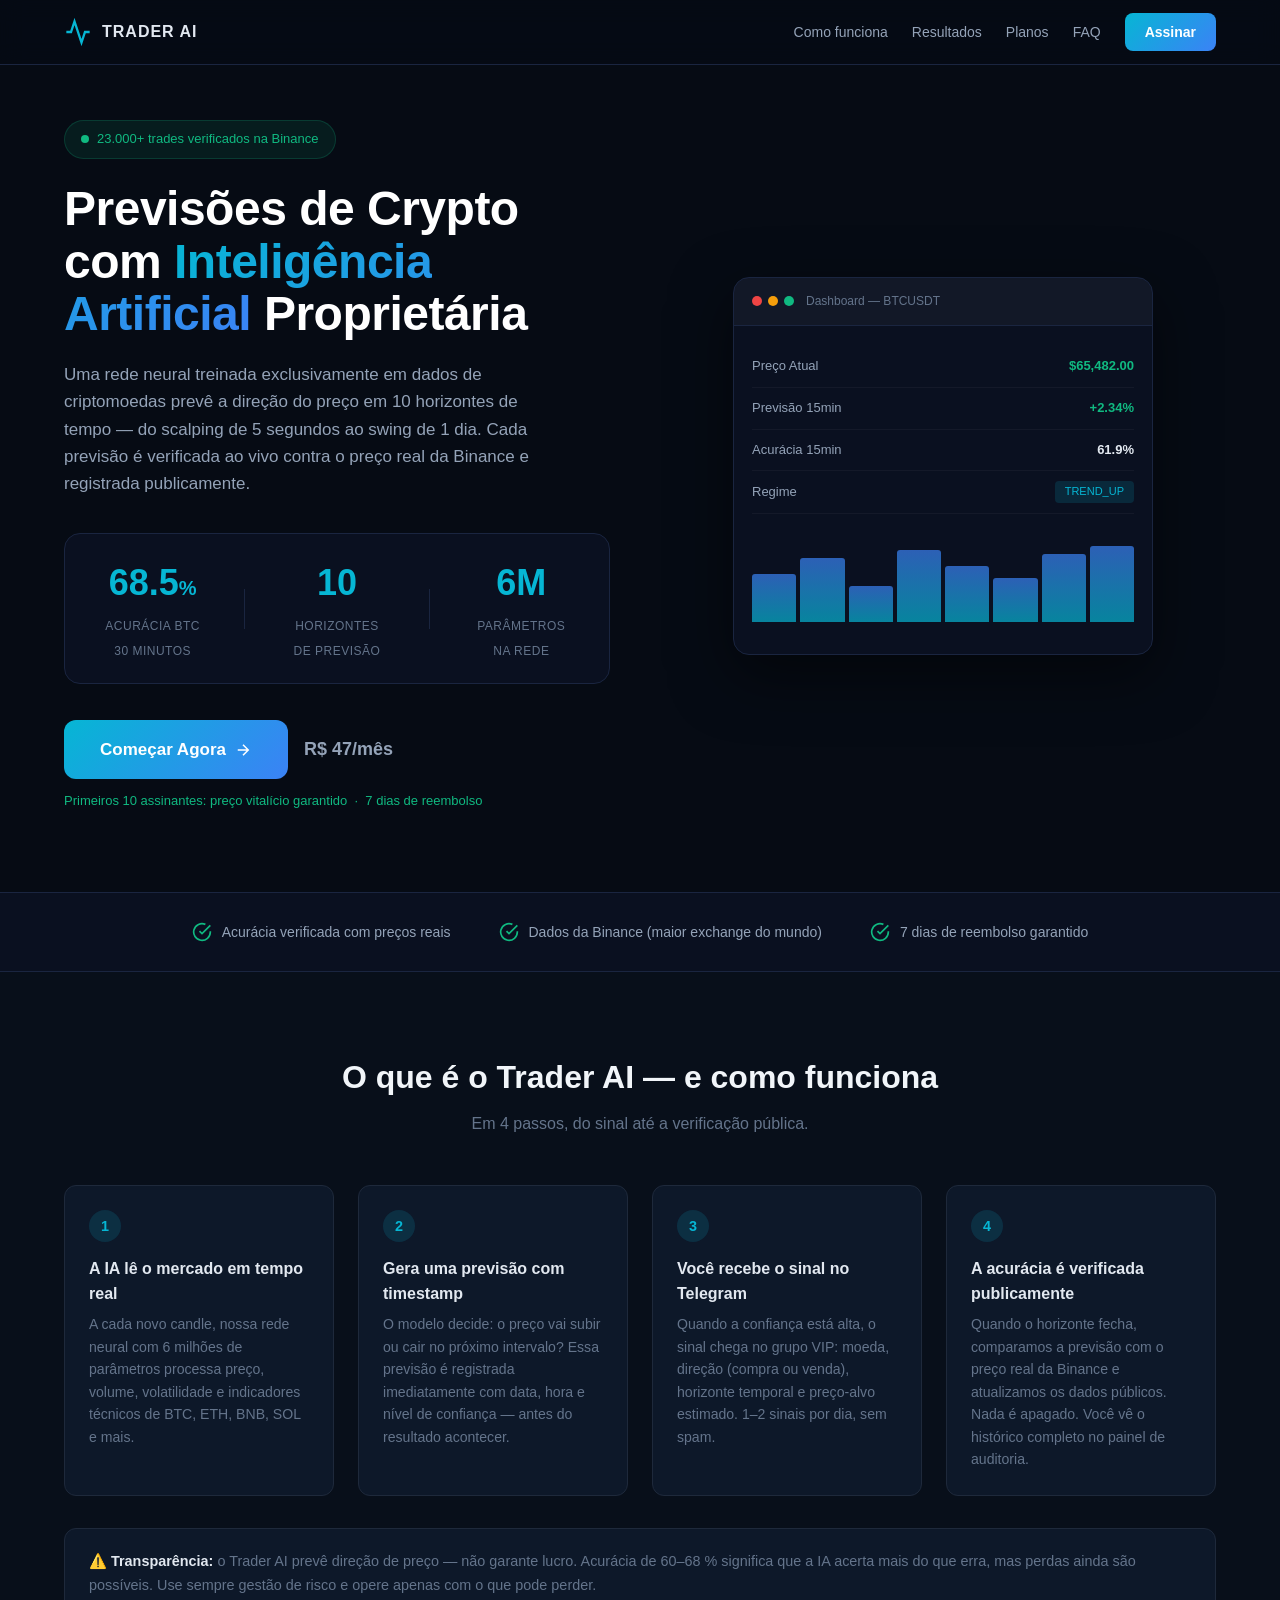
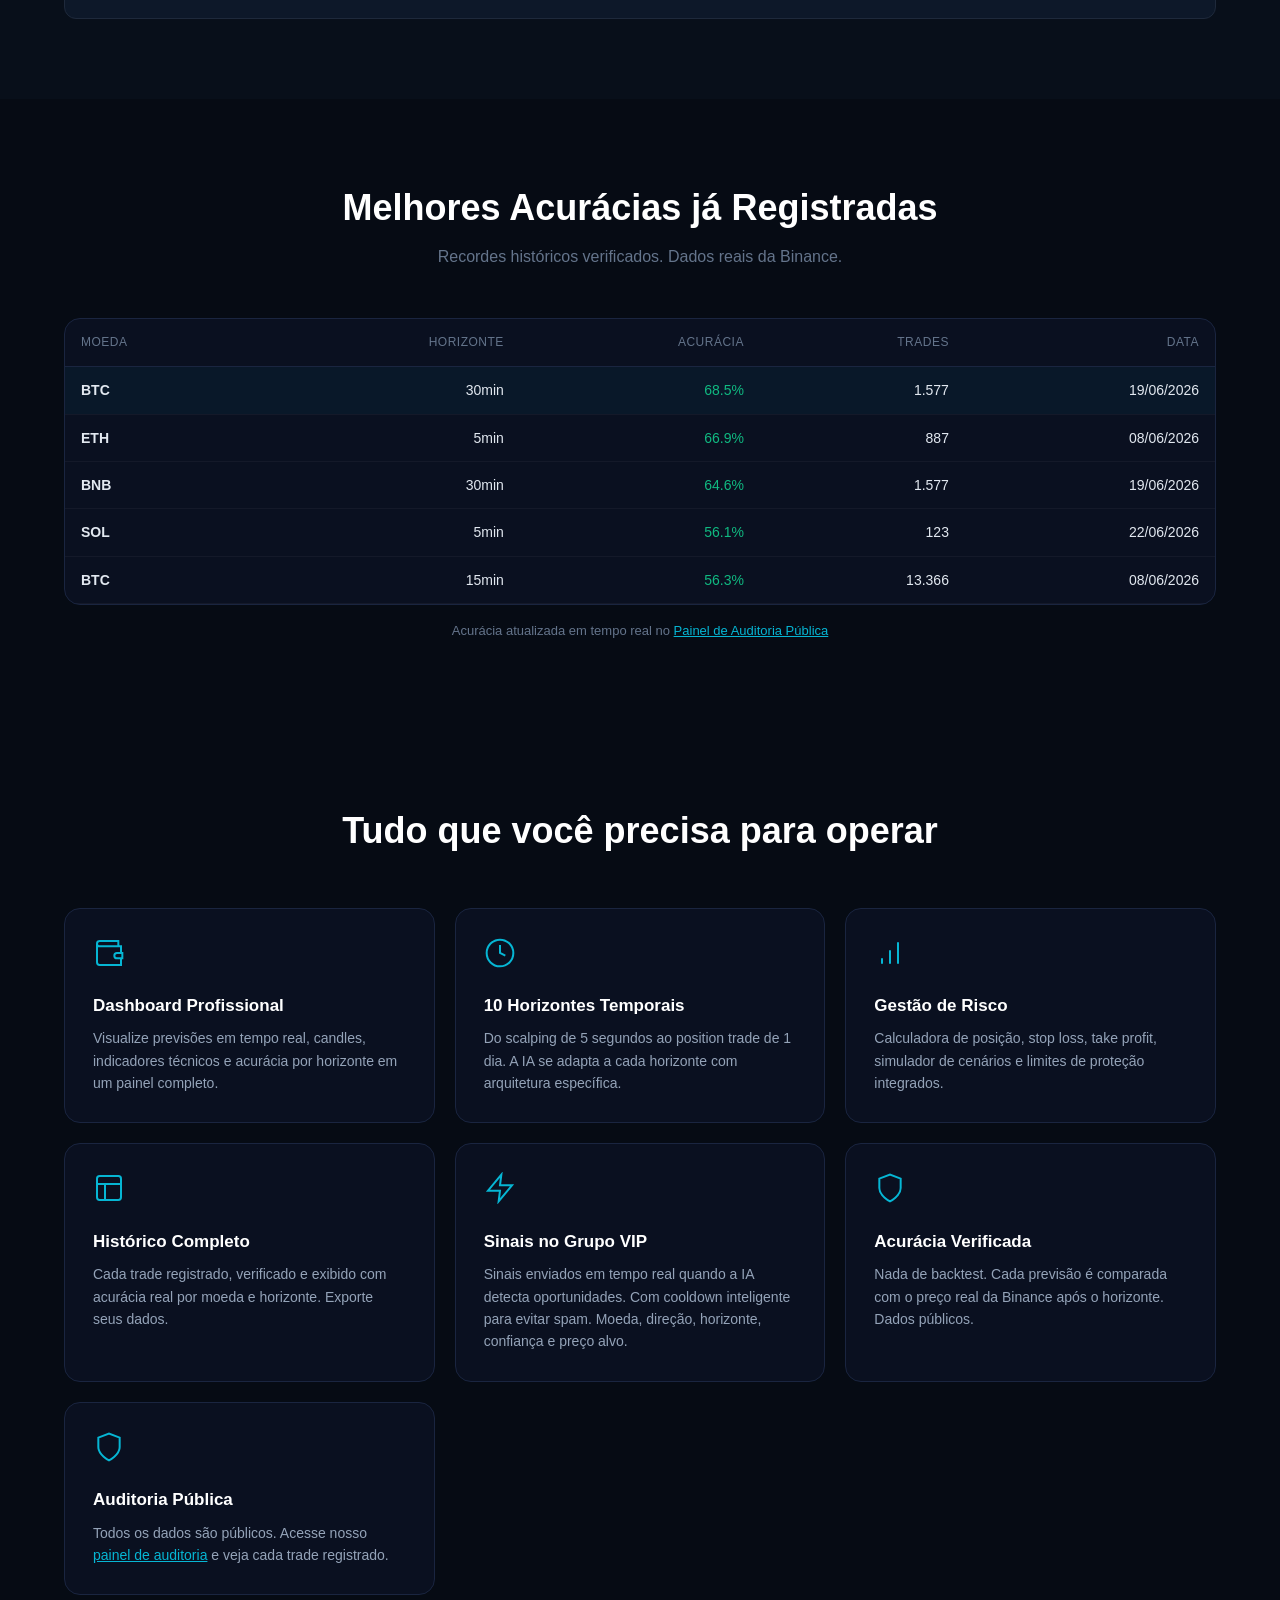
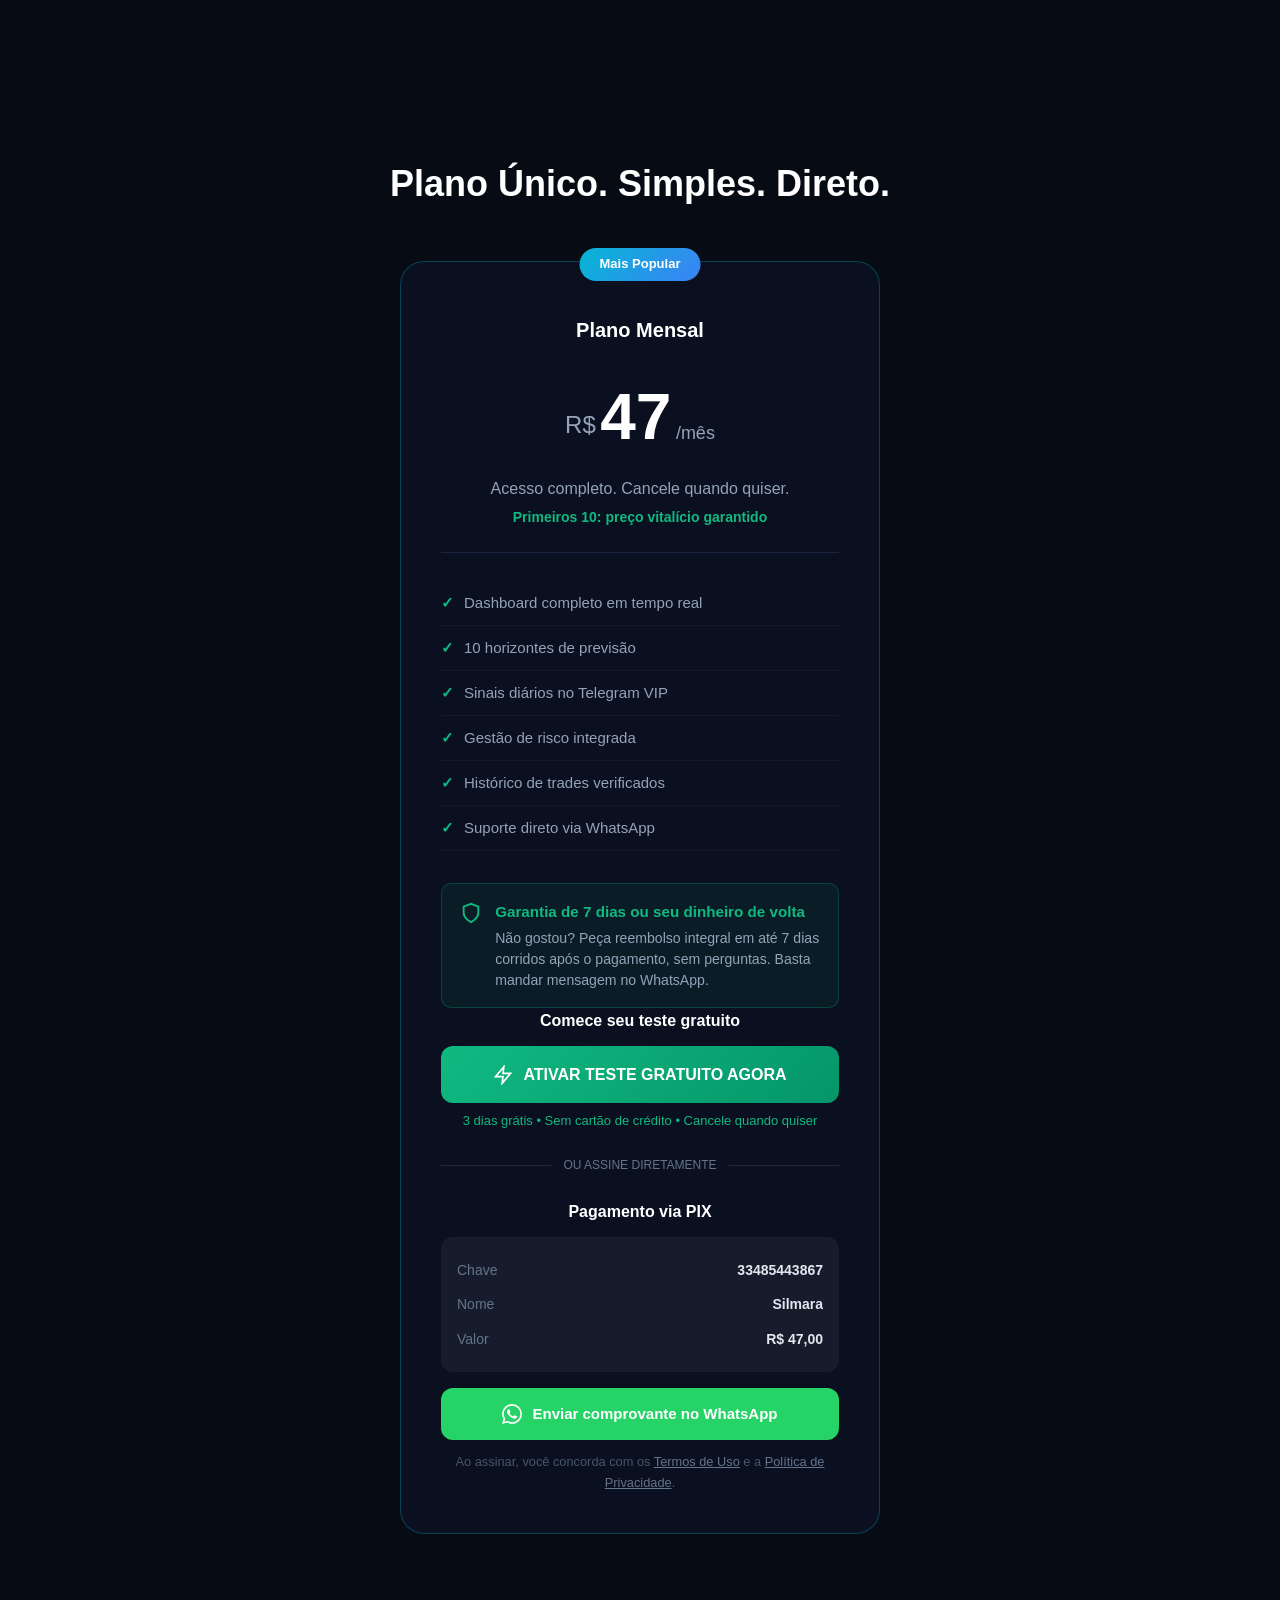
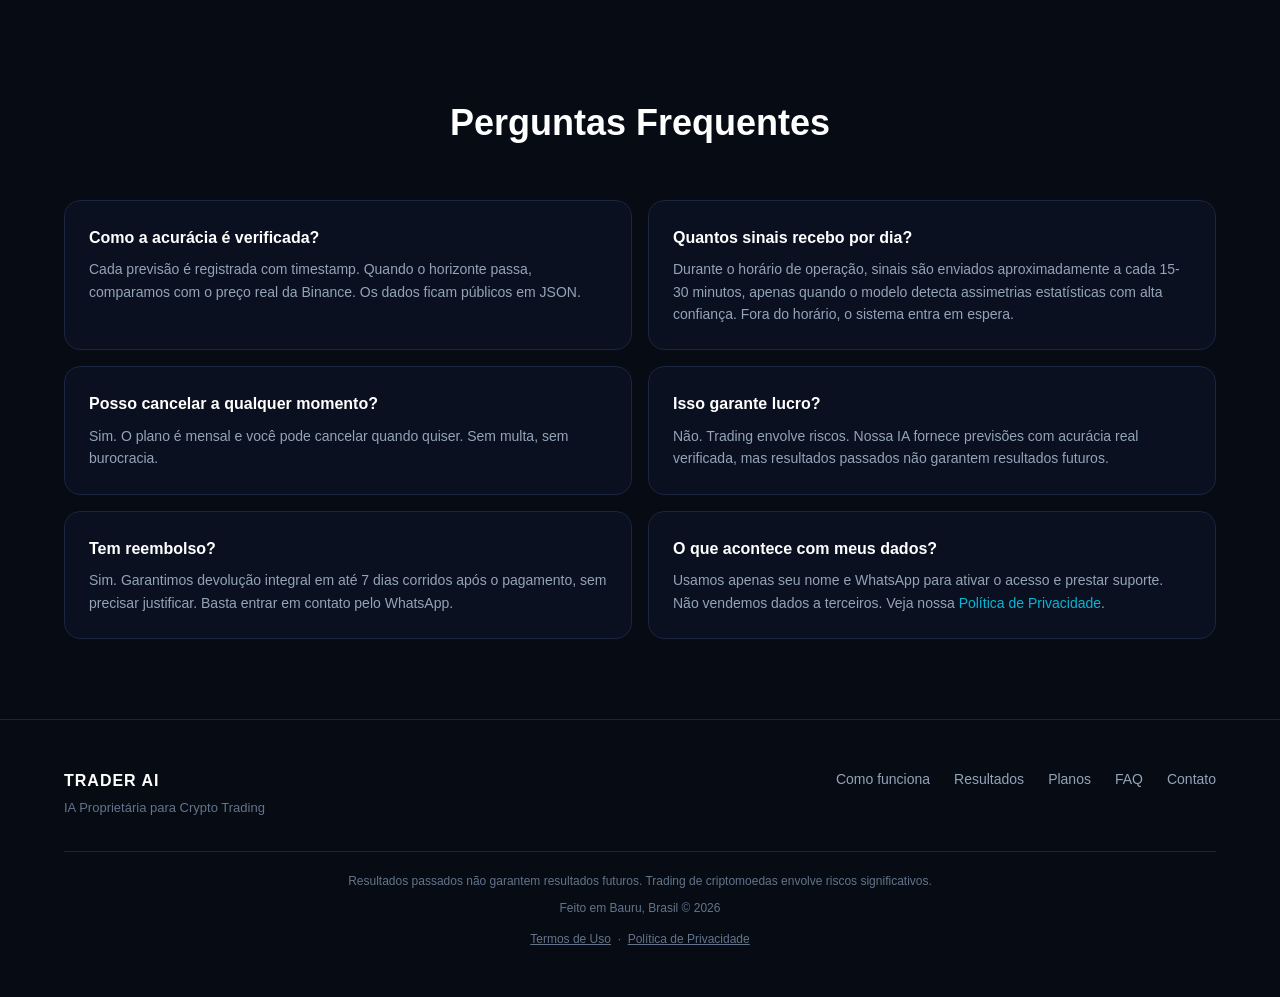
==== commit eb7cb4e4: "Dashboard com filtros, dados recentes, preparação lançamento 28/06" ====
--- a/index.html
+++ b/index.html
@@ -466,7 +466,7 @@
                         <svg width="32" height="32" viewBox="0 0 24 24" fill="none" stroke="#06b6d4" stroke-width="1.5"><path d="M13 2L3 14h9l-1 8 10-12h-9l1-8z"/></svg>
                     </div>
                     <h3>Sinais no Grupo VIP</h3>
-                    <p>Receba os melhores sinais diariamente no Telegram. Moeda, direção, horizonte, confiança e preço alvo.</p>
+<p>Sinais enviados em tempo real quando a IA detecta oportunidades. Com cooldown inteligente para evitar spam. Moeda, direção, horizonte, confiança e preço alvo.</p>
                 </div>
                 <div class="feature-card">
                     <div class="feature-icon">
@@ -580,7 +580,7 @@
                 </div>
                 <div class="faq-card">
                     <h3>Quantos sinais recebo por dia?</h3>
-                    <p>1 a 2 sinais diários no grupo VIP do Telegram, apenas quando a confiança está alta. Nada de spam.</p>
+<p>Durante o horário de operação, sinais são enviados aproximadamente a cada 15-30 minutos, apenas quando o modelo detecta assimetrias estatísticas com alta confiança. Fora do horário, o sistema entra em espera.</p>
                 </div>
                 <div class="faq-card">
                     <h3>Posso cancelar a qualquer momento?</h3>
